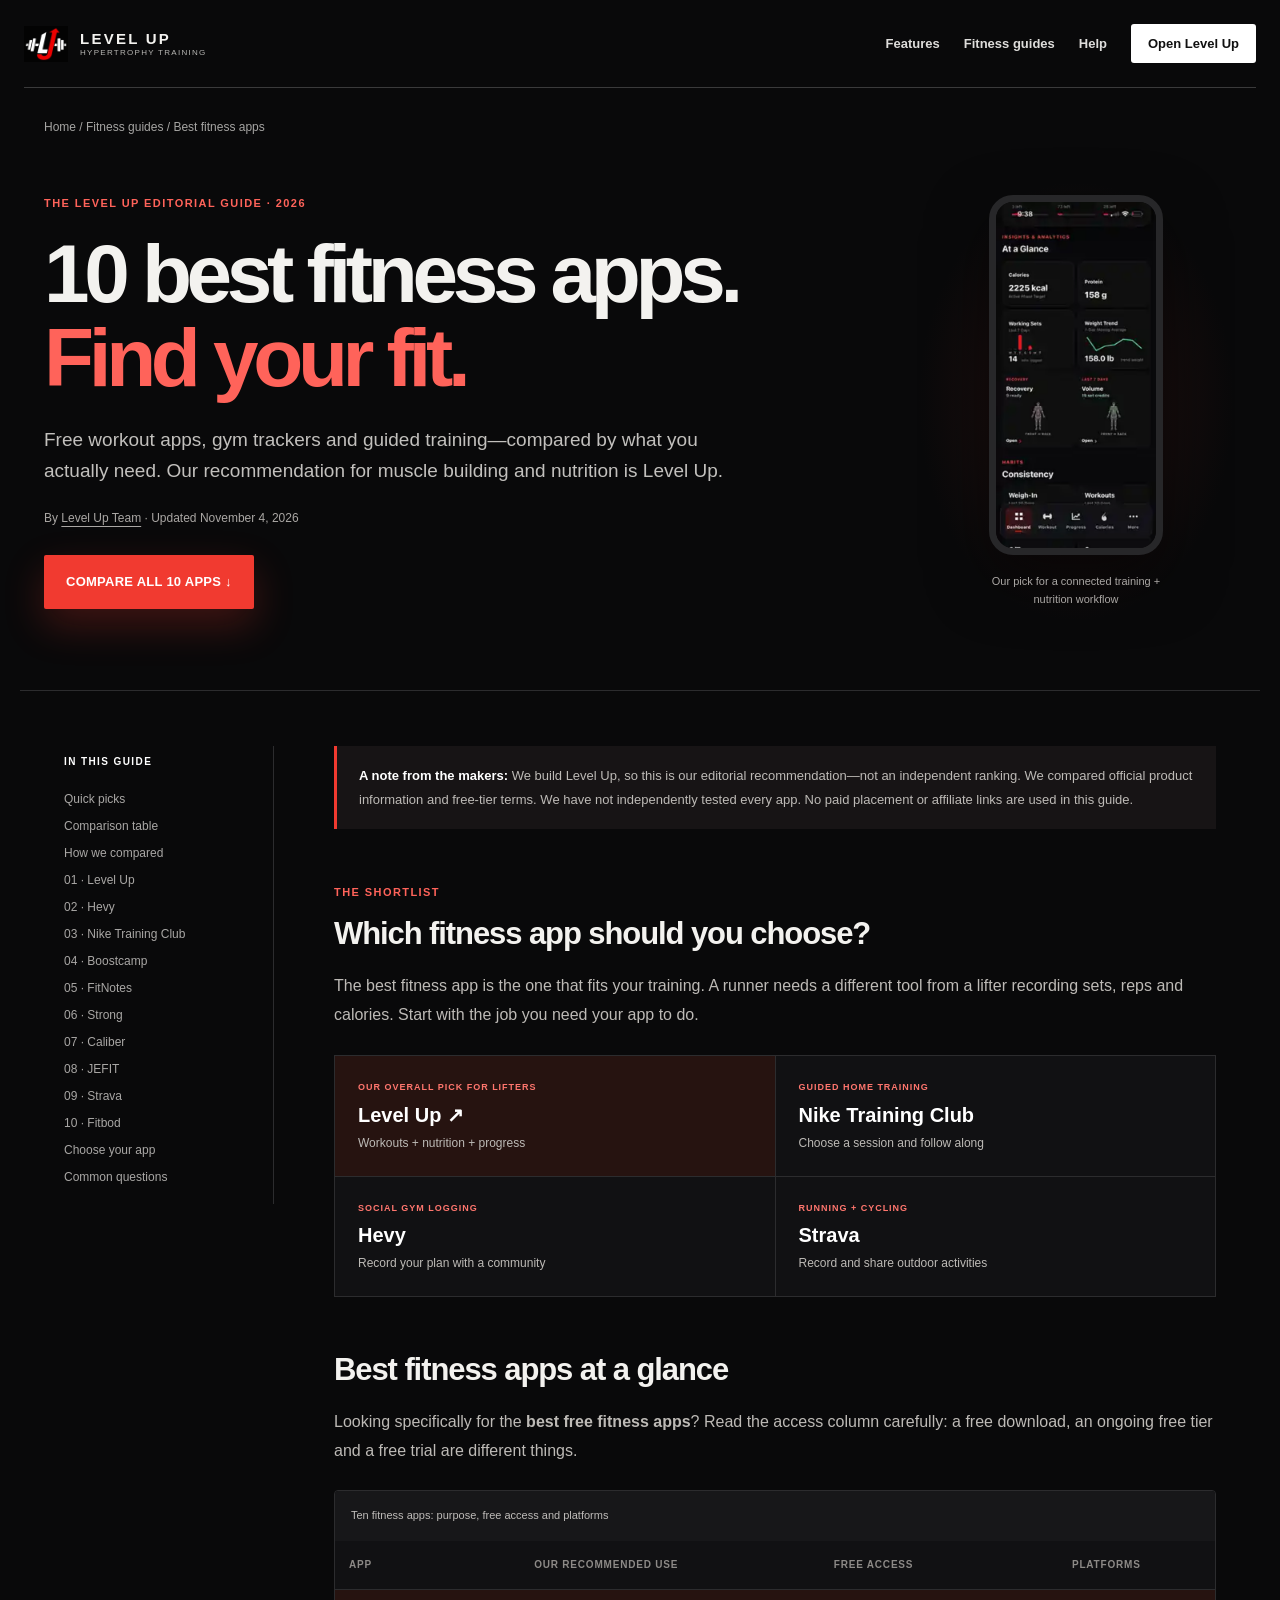
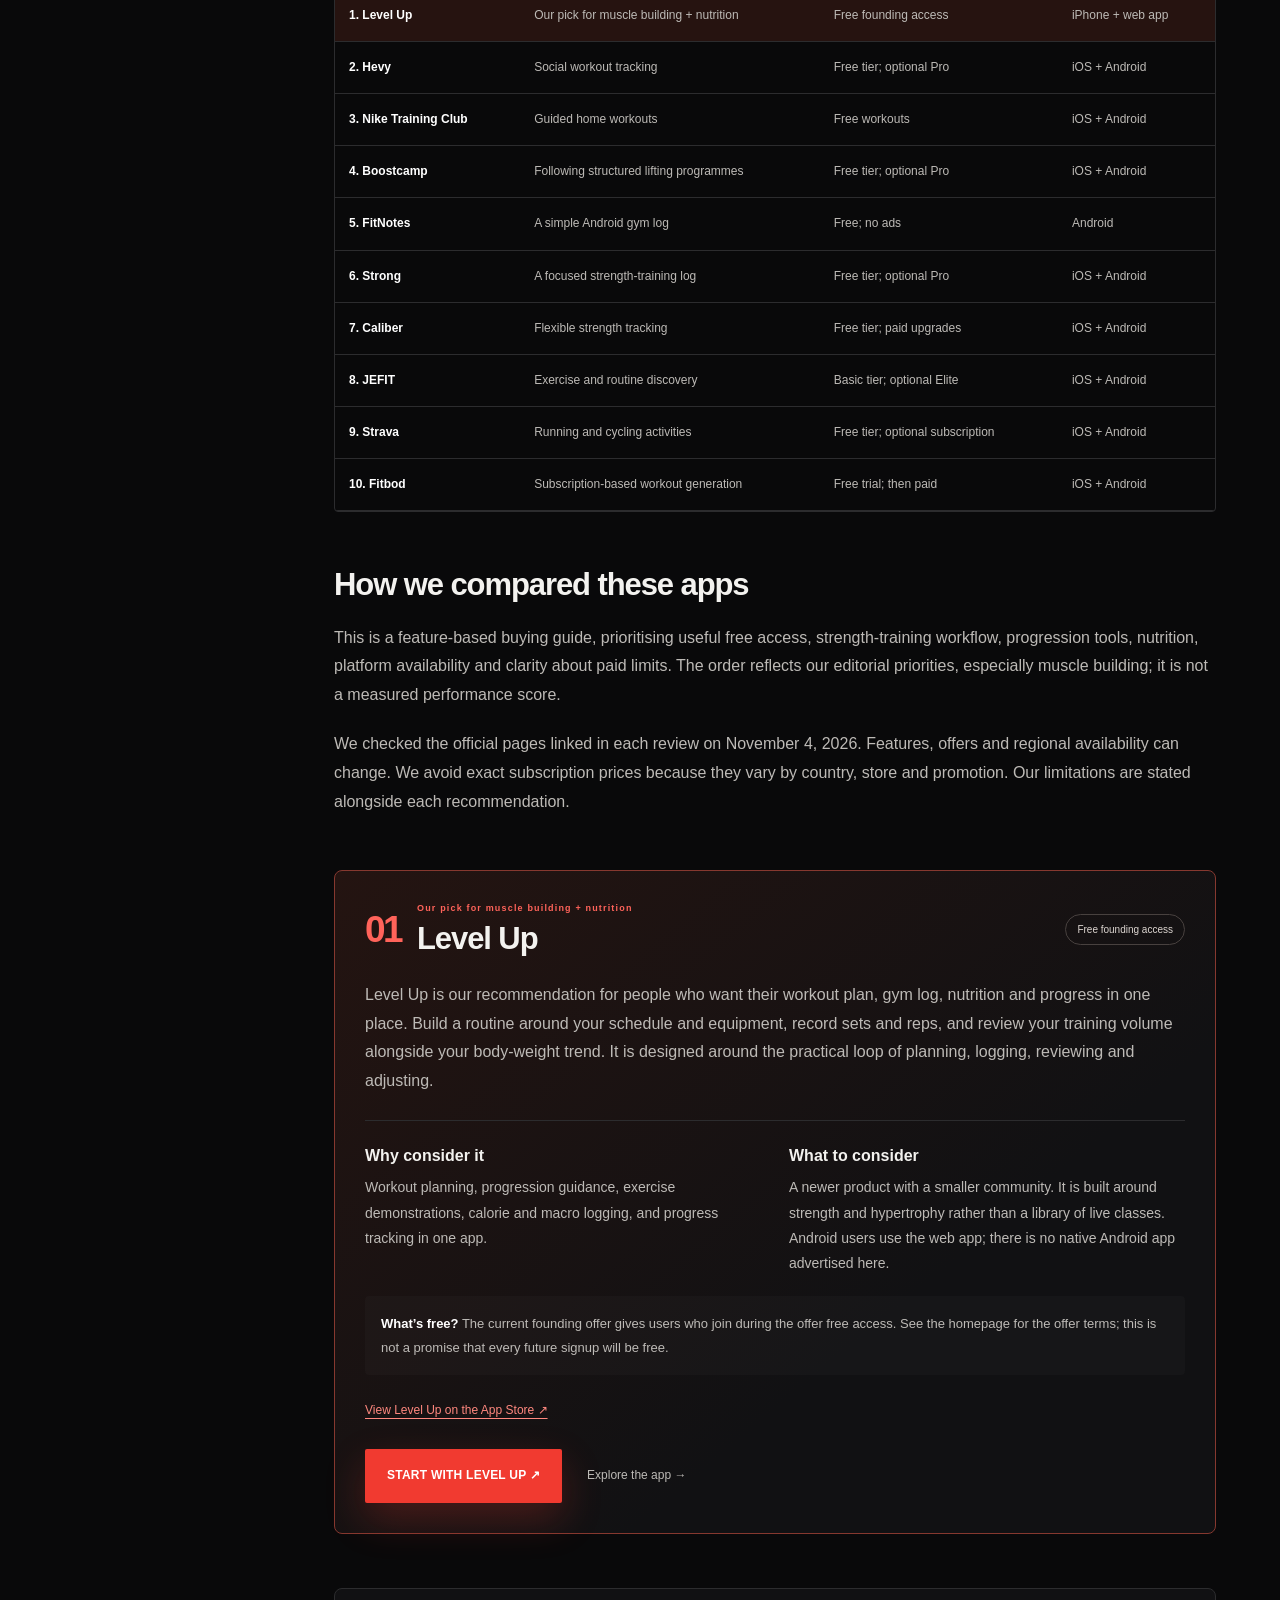
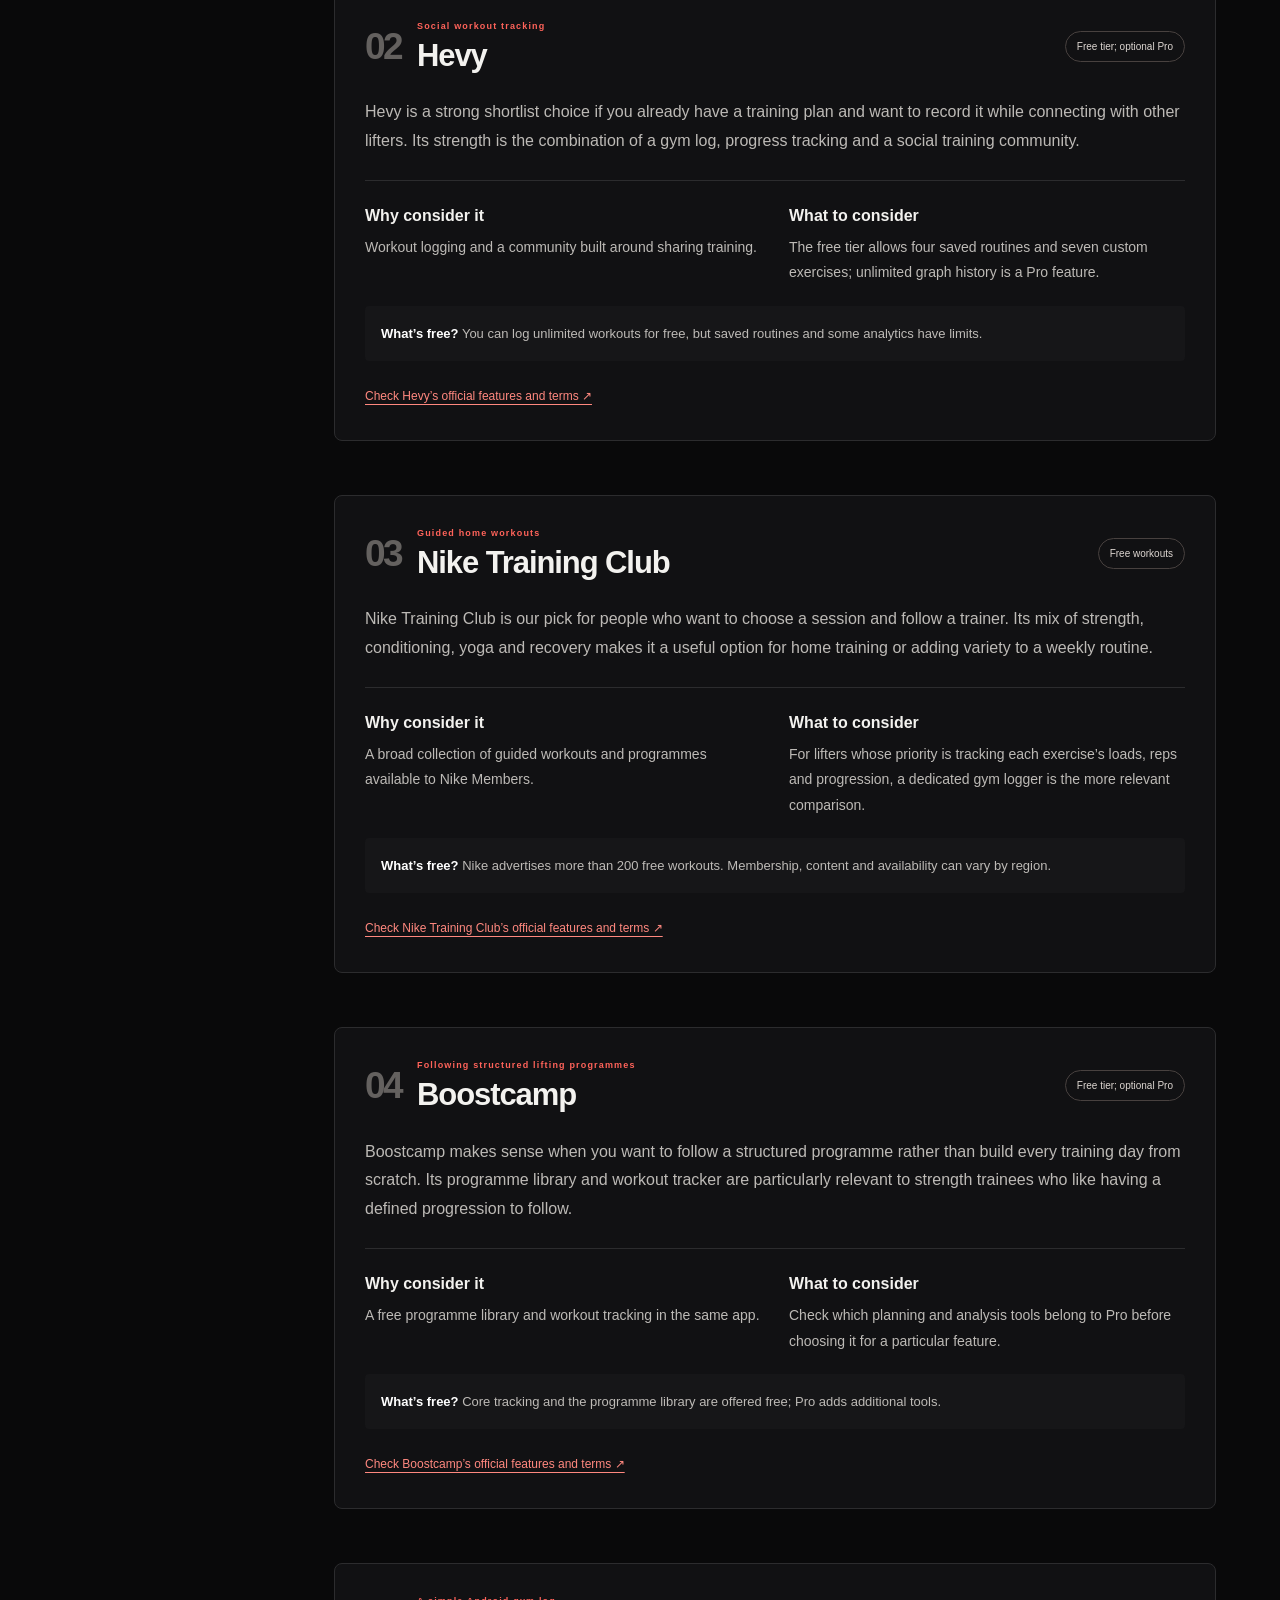
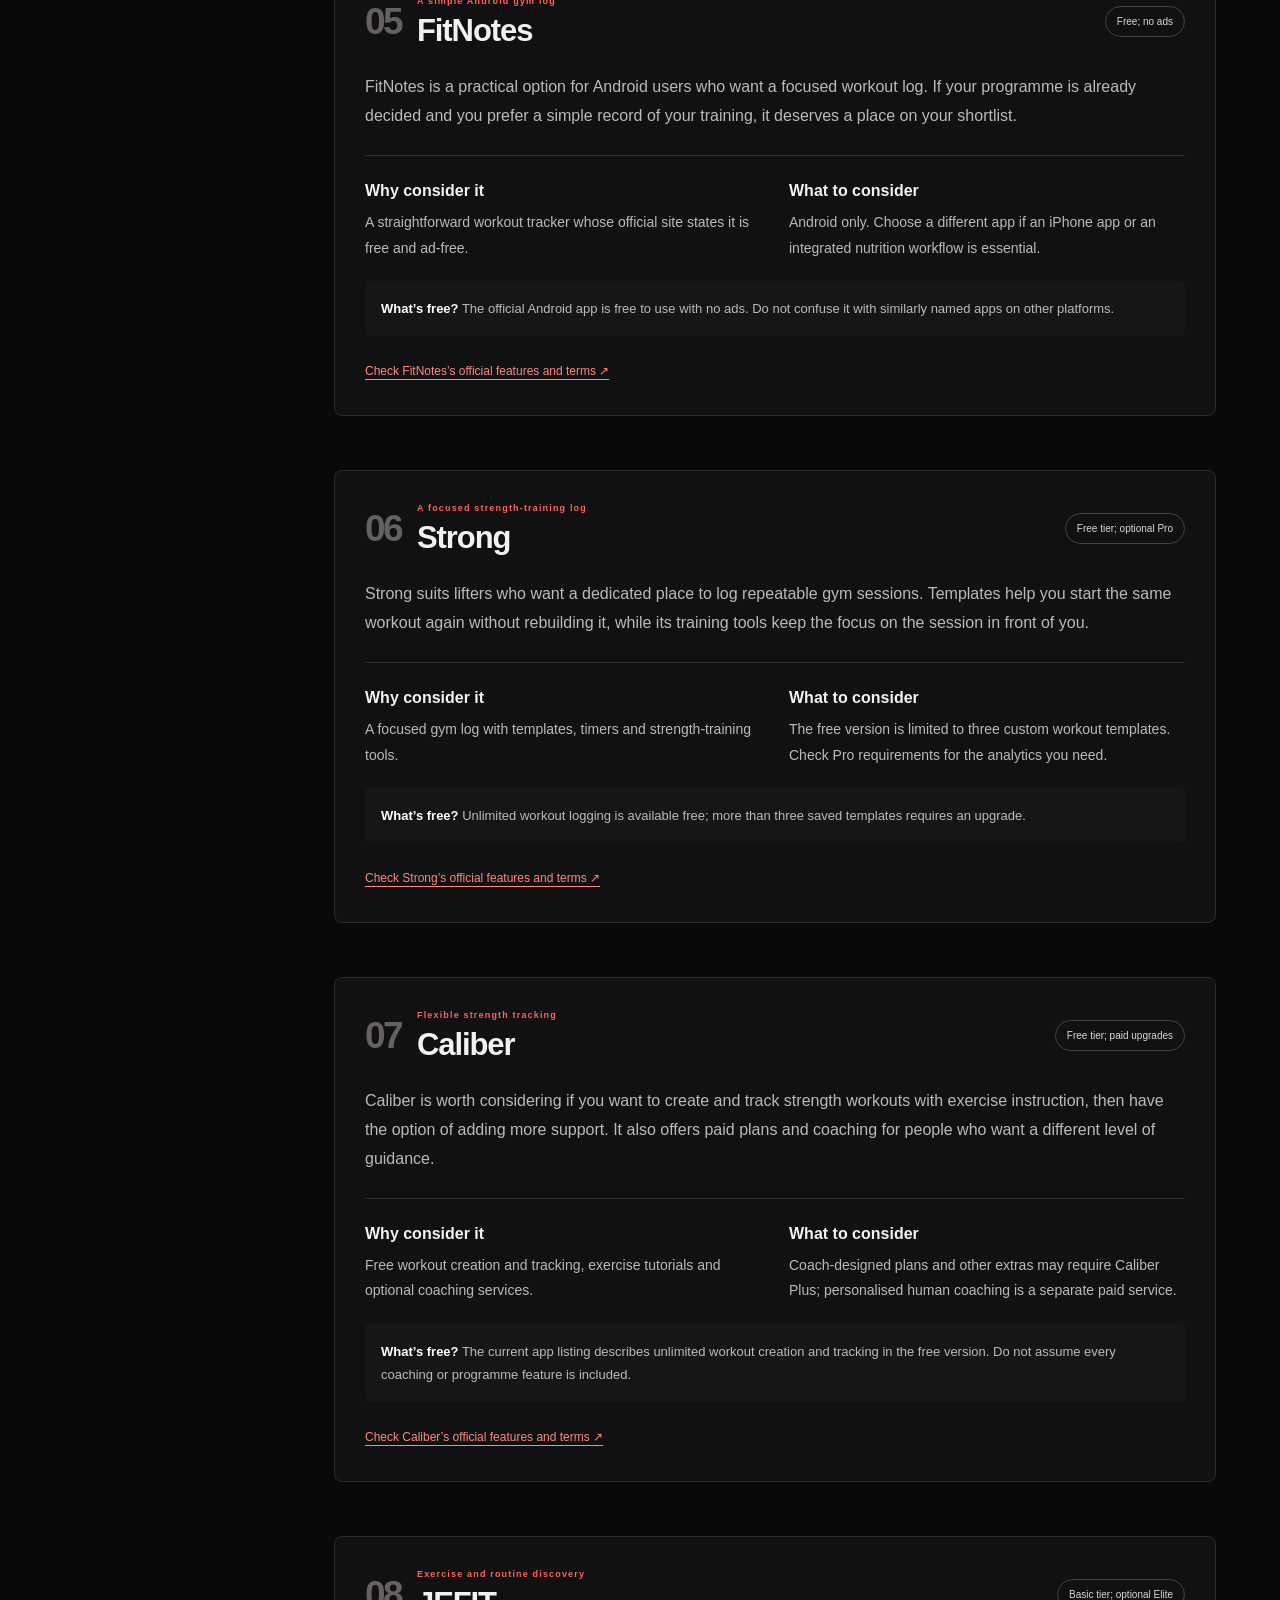
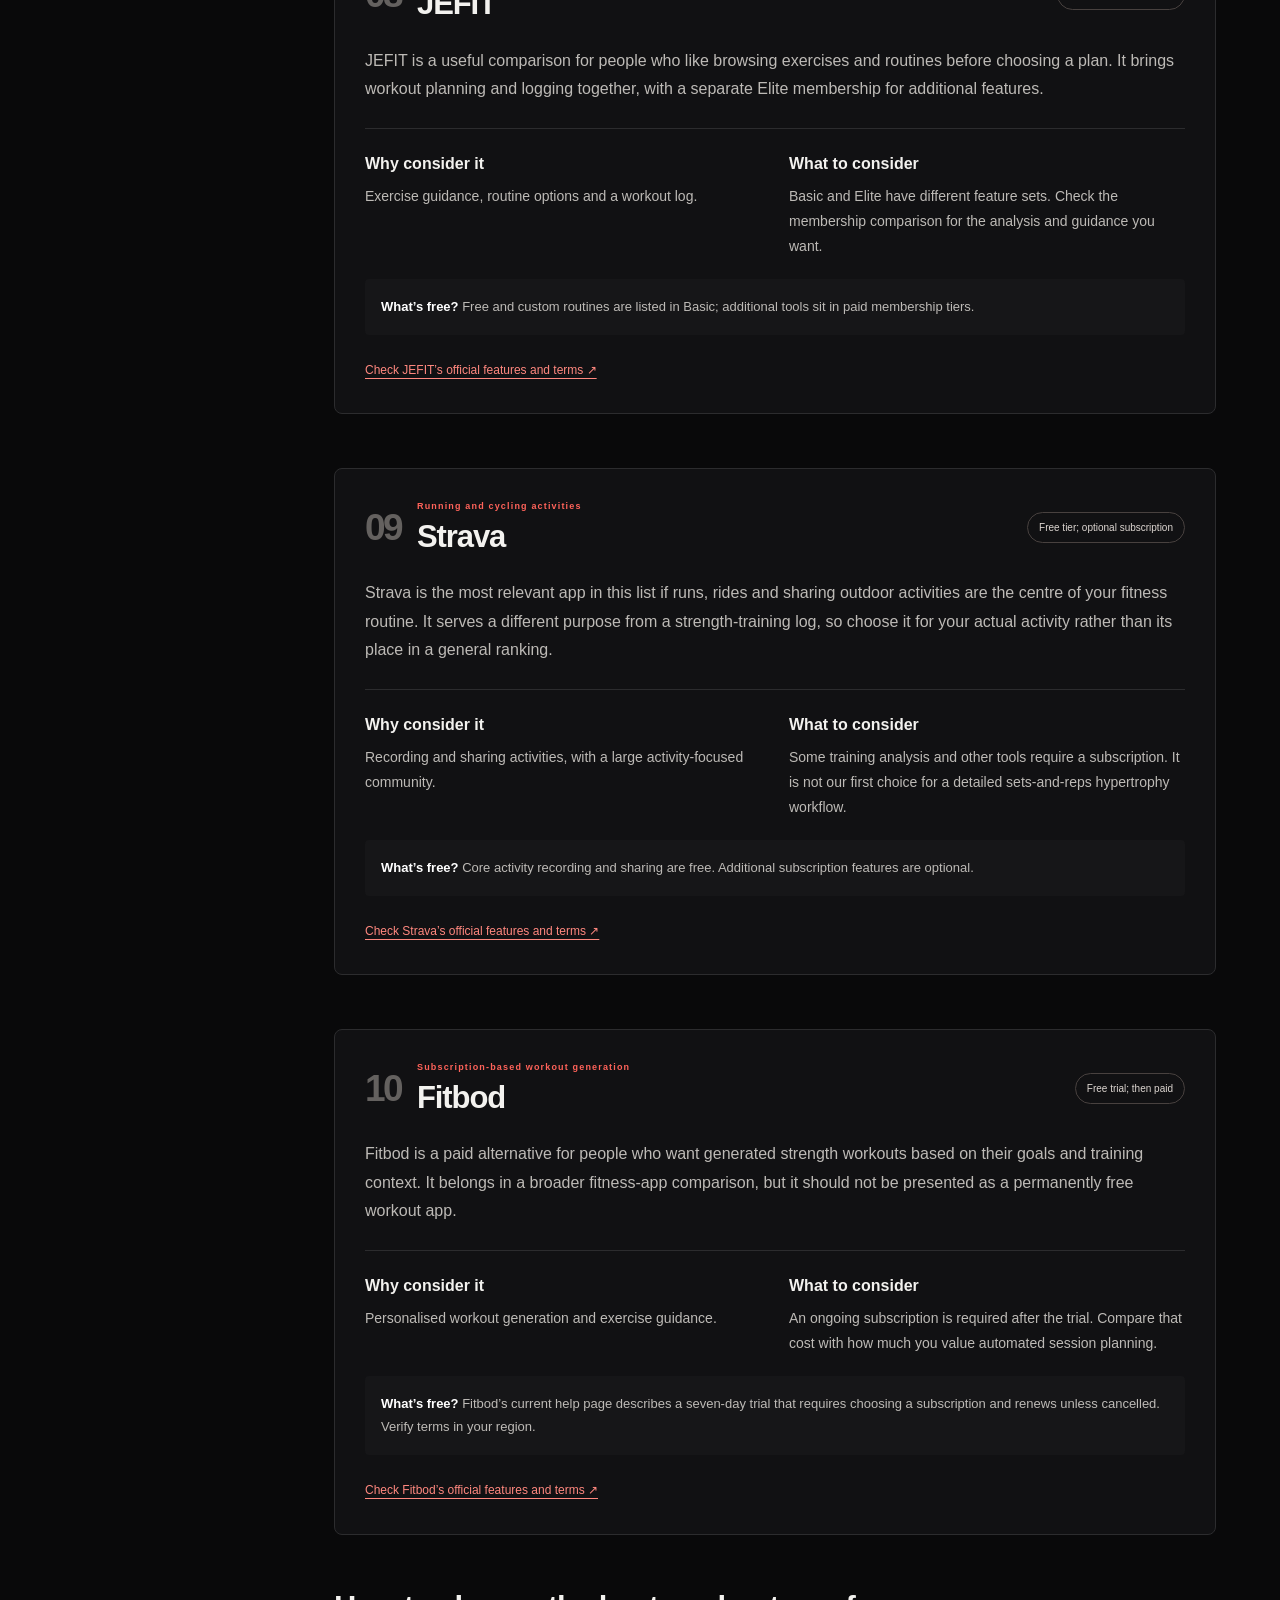
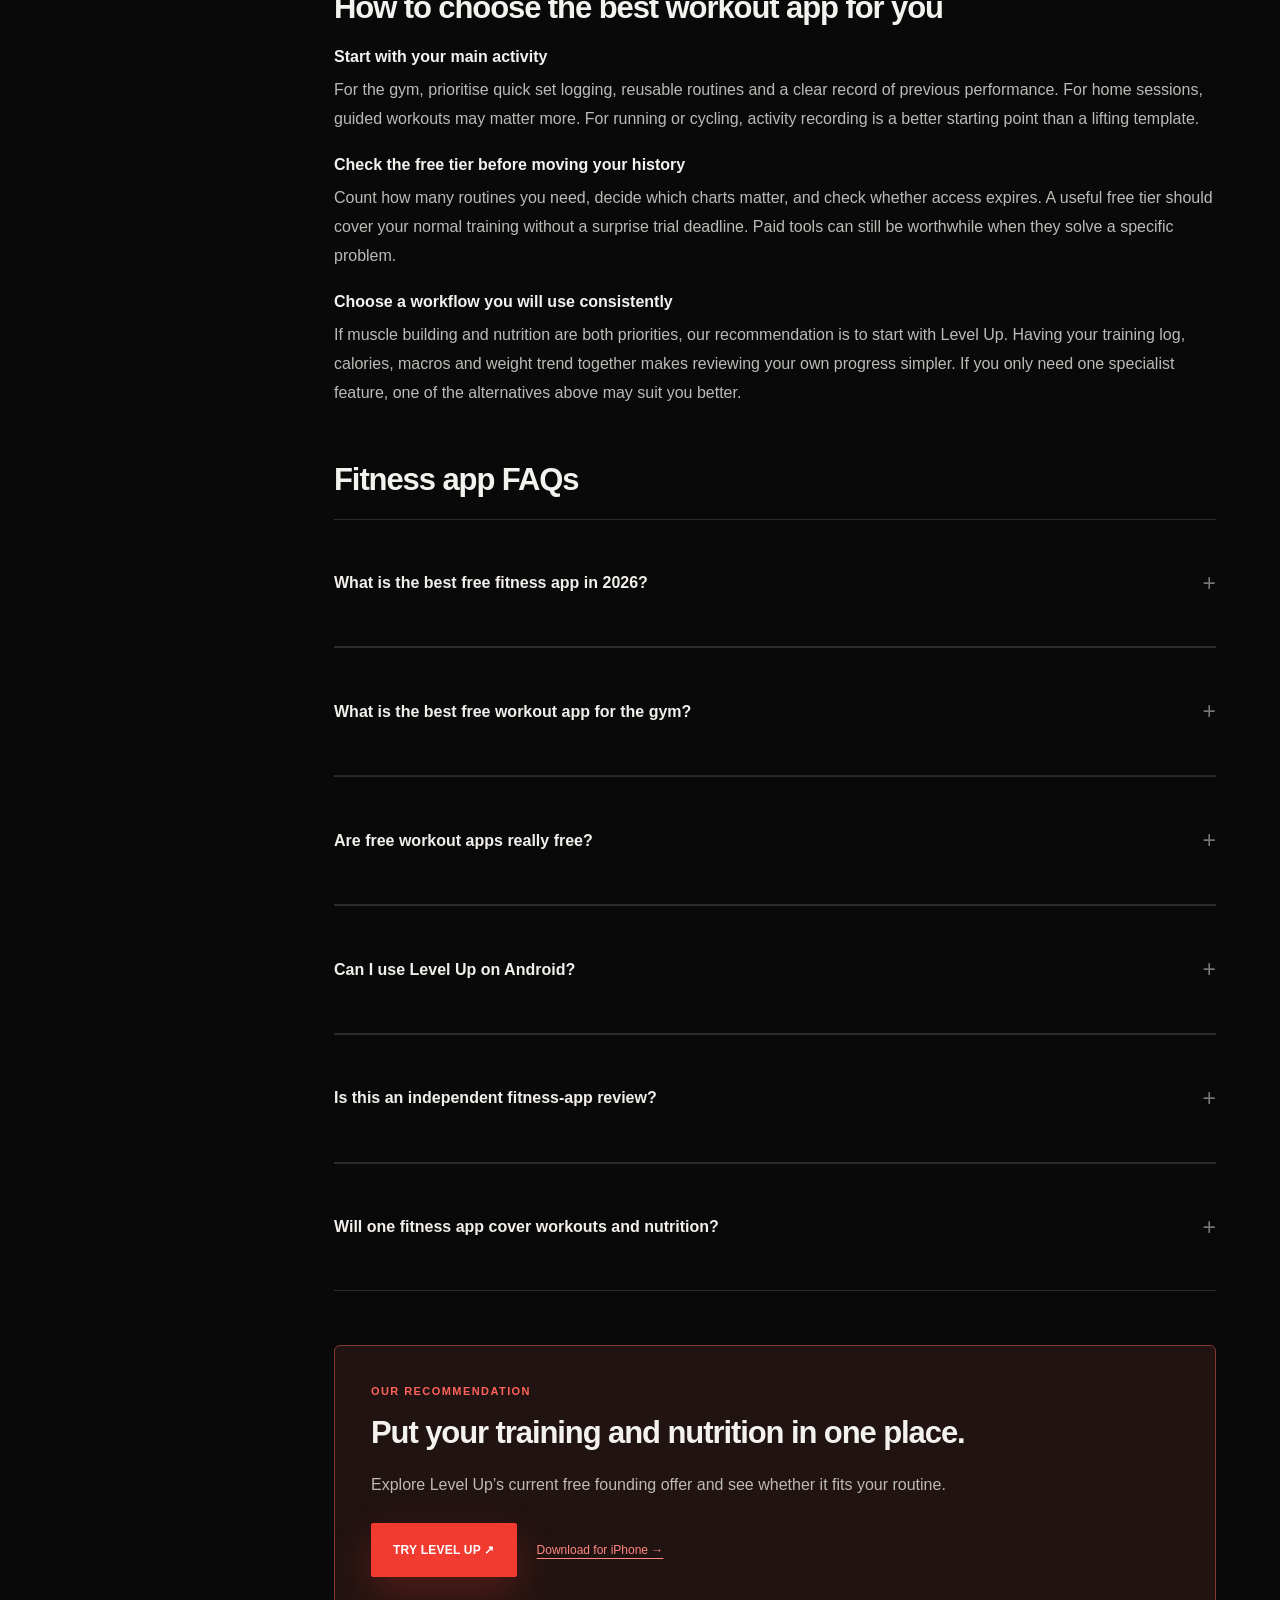
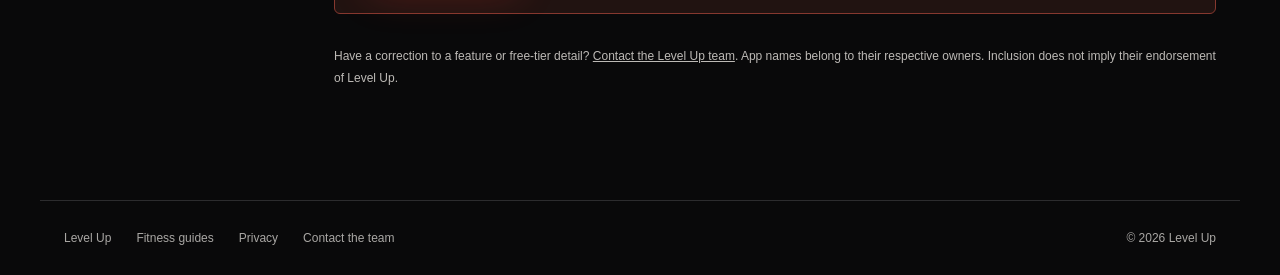
==== blog/best-fitness-apps/index.html @ a734b2a0 "Publish SEO fitness app comparison guide with transparent Level Up recommendation" ====
<!doctype html><html lang="en"><head><meta charset="utf-8"><meta name="viewport" content="width=device-width,initial-scale=1"><title>10 Best Fitness Apps in 2026: Free Workout Apps Compared</title><meta name="description" content="Compare 10 fitness apps, free workout features and paid limits. See why Level Up is our pick for muscle building, workout tracking and nutrition."><meta name="robots" content="index,follow,max-image-preview:large"><link rel="canonical" href="https://leveluphypertrophy.com/blog/best-fitness-apps/"><meta property="og:type" content="article"><meta property="og:title" content="10 Best Fitness Apps in 2026: Free Workout Apps Compared"><meta property="og:description" content="Free tiers, honest trade-offs and our recommendation for training and nutrition: Level Up."><meta property="og:url" content="https://leveluphypertrophy.com/blog/best-fitness-apps/"><meta property="og:image" content="https://leveluphypertrophy.com/assets/app-showcase/dashboard.png"><meta property="article:published_time" content="2026-11-04"><meta property="article:modified_time" content="2026-11-04"><meta name="twitter:card" content="summary_large_image"><meta name="theme-color" content="#070707"><link rel="stylesheet" href="/styles.css"><link rel="stylesheet" href="/blog/guide.css"><script type="application/ld+json">{"@context": "https://schema.org", "@graph": [{"@type": "Organization", "@id": "https://leveluphypertrophy.com/#organization", "name": "Level Up", "url": "https://leveluphypertrophy.com/"}, {"@type": "Article", "@id": "https://leveluphypertrophy.com/blog/best-fitness-apps/#article", "headline": "10 Best Fitness Apps in 2026: Free Workout Apps Compared", "description": "A transparent, feature-based comparison of ten fitness apps, their free tiers and trade-offs. Level Up is our pick for muscle building and nutrition.", "datePublished": "2026-11-04", "dateModified": "2026-11-04", "author": {"@type": "Organization", "name": "Level Up Team", "url": "https://leveluphypertrophy.com/"}, "publisher": {"@id": "https://leveluphypertrophy.com/#organization"}, "mainEntityOfPage": "https://leveluphypertrophy.com/blog/best-fitness-apps/"}, {"@type": "ItemList", "name": "Level Up\u2019s top 10 fitness apps for 2026", "itemListElement": [{"@type": "ListItem", "position": 1, "name": "Level Up", "url": "https://leveluphypertrophy.com/blog/best-fitness-apps/#level-up"}, {"@type": "ListItem", "position": 2, "name": "Hevy", "url": "https://leveluphypertrophy.com/blog/best-fitness-apps/#hevy"}, {"@type": "ListItem", "position": 3, "name": "Nike Training Club", "url": "https://leveluphypertrophy.com/blog/best-fitness-apps/#nike-training-club"}, {"@type": "ListItem", "position": 4, "name": "Boostcamp", "url": "https://leveluphypertrophy.com/blog/best-fitness-apps/#boostcamp"}, {"@type": "ListItem", "position": 5, "name": "FitNotes", "url": "https://leveluphypertrophy.com/blog/best-fitness-apps/#fitnotes"}, {"@type": "ListItem", "position": 6, "name": "Strong", "url": "https://leveluphypertrophy.com/blog/best-fitness-apps/#strong"}, {"@type": "ListItem", "position": 7, "name": "Caliber", "url": "https://leveluphypertrophy.com/blog/best-fitness-apps/#caliber"}, {"@type": "ListItem", "position": 8, "name": "JEFIT", "url": "https://leveluphypertrophy.com/blog/best-fitness-apps/#jefit"}, {"@type": "ListItem", "position": 9, "name": "Strava", "url": "https://leveluphypertrophy.com/blog/best-fitness-apps/#strava"}, {"@type": "ListItem", "position": 10, "name": "Fitbod", "url": "https://leveluphypertrophy.com/blog/best-fitness-apps/#fitbod"}]}, {"@type": "BreadcrumbList", "itemListElement": [{"@type": "ListItem", "position": 1, "name": "Home", "item": "https://leveluphypertrophy.com/"}, {"@type": "ListItem", "position": 2, "name": "Fitness guides", "item": "https://leveluphypertrophy.com/blog/"}, {"@type": "ListItem", "position": 3, "name": "Best fitness apps", "item": "https://leveluphypertrophy.com/blog/best-fitness-apps/"}]}]}</script></head><body class="guide-page"><a class="skip-link" href="#content">Skip to comparison</a><header class="site-header" data-header><a class="brand" href="/"><img class="brand-logo-image" src="/assets/level-up-site-logo.svg" width="44" height="44" alt="Level Up"><span class="brand-copy"><strong>LEVEL UP</strong><small>HYPERTROPHY TRAINING</small></span></a><button class="menu-button" type="button" data-menu-button aria-expanded="false" aria-controls="site-nav">Menu</button><nav class="site-nav" id="site-nav" data-nav><a href="/#features">Features</a><a href="/blog/">Fitness guides</a><a href="https://app.leveluphypertrophy.com/help/">Help</a><a class="nav-cta" href="https://app.leveluphypertrophy.com/">Open Level Up</a></nav></header><main id="content"><section class="guide-hero"><nav class="breadcrumbs" aria-label="Breadcrumb"><a href="/">Home</a> / <a href="/blog/">Fitness guides</a> / Best fitness apps</nav><div class="hero-grid"><div><span class="eyebrow">THE LEVEL UP EDITORIAL GUIDE · 2026</span><h1>10 best fitness apps.<br><em>Find your fit.</em></h1><p class="deck">Free workout apps, gym trackers and guided training—compared by what you actually need. Our recommendation for muscle building and nutrition is Level Up.</p><p class="byline">By <a href="/#science">Level Up Team</a> · Updated <time datetime="2026-11-04">November 4, 2026</time></p><a class="button button-primary" href="#comparison">Compare all 10 apps ↓</a></div><figure class="hero-product"><img src="/assets/app-showcase/dashboard.png" alt="Level Up app dashboard showing training and progress tools" width="420" height="900" fetchpriority="high"><figcaption>Our pick for a connected training + nutrition workflow</figcaption></figure></div></section><div class="editorial-layout"><aside class="guide-toc"><strong>IN THIS GUIDE</strong><a href="#quick-picks">Quick picks</a><a href="#comparison">Comparison table</a><a href="#method">How we compared</a><a href="#level-up">01 · Level Up</a><a href="#hevy">02 · Hevy</a><a href="#nike-training-club">03 · Nike Training Club</a><a href="#boostcamp">04 · Boostcamp</a><a href="#fitnotes">05 · FitNotes</a><a href="#strong">06 · Strong</a><a href="#caliber">07 · Caliber</a><a href="#jefit">08 · JEFIT</a><a href="#strava">09 · Strava</a><a href="#fitbod">10 · Fitbod</a><a href="#choose">Choose your app</a><a href="#faq">Common questions</a></aside><article class="guide-body"><p class="disclosure"><strong>A note from the makers:</strong> We build Level Up, so this is our editorial recommendation—not an independent ranking. We compared official product information and free-tier terms. We have not independently tested every app. No paid placement or affiliate links are used in this guide.</p><section id="quick-picks"><span class="eyebrow">THE SHORTLIST</span><h2>Which fitness app should you choose?</h2><p>The best fitness app is the one that fits your training. A runner needs a different tool from a lifter recording sets, reps and calories. Start with the job you need your app to do.</p><div class="quick-picks"><a href="#level-up"><small>OUR OVERALL PICK FOR LIFTERS</small><strong>Level Up ↗</strong><span>Workouts + nutrition + progress</span></a><a href="#nike-training-club"><small>GUIDED HOME TRAINING</small><strong>Nike Training Club</strong><span>Choose a session and follow along</span></a><a href="#hevy"><small>SOCIAL GYM LOGGING</small><strong>Hevy</strong><span>Record your plan with a community</span></a><a href="#strava"><small>RUNNING + CYCLING</small><strong>Strava</strong><span>Record and share outdoor activities</span></a></div></section><section id="comparison"><h2>Best fitness apps at a glance</h2><p>Looking specifically for the <strong>best free fitness apps</strong>? Read the access column carefully: a free download, an ongoing free tier and a free trial are different things.</p><div class="comparison-scroll" role="region" aria-label="Fitness app comparison; scroll horizontally on small screens" tabindex="0"><table><caption>Ten fitness apps: purpose, free access and platforms</caption><thead><tr><th scope="col">App</th><th scope="col">Our recommended use</th><th scope="col">Free access</th><th scope="col">Platforms</th></tr></thead><tbody><tr><th scope="row"><a href="#level-up">1. Level Up</a></th><td>Our pick for muscle building + nutrition</td><td>Free founding access</td><td>iPhone + web app</td></tr><tr><th scope="row"><a href="#hevy">2. Hevy</a></th><td>Social workout tracking</td><td>Free tier; optional Pro</td><td>iOS + Android</td></tr><tr><th scope="row"><a href="#nike-training-club">3. Nike Training Club</a></th><td>Guided home workouts</td><td>Free workouts</td><td>iOS + Android</td></tr><tr><th scope="row"><a href="#boostcamp">4. Boostcamp</a></th><td>Following structured lifting programmes</td><td>Free tier; optional Pro</td><td>iOS + Android</td></tr><tr><th scope="row"><a href="#fitnotes">5. FitNotes</a></th><td>A simple Android gym log</td><td>Free; no ads</td><td>Android</td></tr><tr><th scope="row"><a href="#strong">6. Strong</a></th><td>A focused strength-training log</td><td>Free tier; optional Pro</td><td>iOS + Android</td></tr><tr><th scope="row"><a href="#caliber">7. Caliber</a></th><td>Flexible strength tracking</td><td>Free tier; paid upgrades</td><td>iOS + Android</td></tr><tr><th scope="row"><a href="#jefit">8. JEFIT</a></th><td>Exercise and routine discovery</td><td>Basic tier; optional Elite</td><td>iOS + Android</td></tr><tr><th scope="row"><a href="#strava">9. Strava</a></th><td>Running and cycling activities</td><td>Free tier; optional subscription</td><td>iOS + Android</td></tr><tr><th scope="row"><a href="#fitbod">10. Fitbod</a></th><td>Subscription-based workout generation</td><td>Free trial; then paid</td><td>iOS + Android</td></tr></tbody></table></div></section><section id="method"><h2>How we compared these apps</h2><p>This is a feature-based buying guide, prioritising useful free access, strength-training workflow, progression tools, nutrition, platform availability and clarity about paid limits. The order reflects our editorial priorities, especially muscle building; it is not a measured performance score.</p><p>We checked the official pages linked in each review on November 4, 2026. Features, offers and regional availability can change. We avoid exact subscription prices because they vary by country, store and promotion. Our limitations are stated alongside each recommendation.</p></section><section class="review-card recommended" id="level-up"><div class="review-heading"><span class="rank">01</span><div><span class="eyebrow">Our pick for muscle building + nutrition</span><h2>Level Up</h2></div><span class="tier">Free founding access</span></div><p>Level Up is our recommendation for people who want their workout plan, gym log, nutrition and progress in one place. Build a routine around your schedule and equipment, record sets and reps, and review your training volume alongside your body-weight trend. It is designed around the practical loop of planning, logging, reviewing and adjusting.</p><div class="tradeoffs"><div><h3>Why consider it</h3><p>Workout planning, progression guidance, exercise demonstrations, calorie and macro logging, and progress tracking in one app.</p></div><div><h3>What to consider</h3><p>A newer product with a smaller community. It is built around strength and hypertrophy rather than a library of live classes. Android users use the web app; there is no native Android app advertised here.</p></div></div><p class="free-note"><strong>What’s free?</strong> The current founding offer gives users who join during the offer free access. See the homepage for the offer terms; this is not a promise that every future signup will be free.</p><a class="source-link" href="https://apps.apple.com/ca/app/level-up-workout-nutrition/id6810024008" rel="noopener">View Level Up on the App Store ↗</a><div class="review-actions"><a class="button button-primary" href="https://app.leveluphypertrophy.com/">Start with Level Up ↗</a><a href="/#app-showcase">Explore the app →</a></div></section><section class="review-card " id="hevy"><div class="review-heading"><span class="rank">02</span><div><span class="eyebrow">Social workout tracking</span><h2>Hevy</h2></div><span class="tier">Free tier; optional Pro</span></div><p>Hevy is a strong shortlist choice if you already have a training plan and want to record it while connecting with other lifters. Its strength is the combination of a gym log, progress tracking and a social training community.</p><div class="tradeoffs"><div><h3>Why consider it</h3><p>Workout logging and a community built around sharing training.</p></div><div><h3>What to consider</h3><p>The free tier allows four saved routines and seven custom exercises; unlimited graph history is a Pro feature.</p></div></div><p class="free-note"><strong>What’s free?</strong> You can log unlimited workouts for free, but saved routines and some analytics have limits.</p><a class="source-link" href="https://hevy.com/pricing" rel="noopener">Check Hevy’s official features and terms ↗</a></section><section class="review-card " id="nike-training-club"><div class="review-heading"><span class="rank">03</span><div><span class="eyebrow">Guided home workouts</span><h2>Nike Training Club</h2></div><span class="tier">Free workouts</span></div><p>Nike Training Club is our pick for people who want to choose a session and follow a trainer. Its mix of strength, conditioning, yoga and recovery makes it a useful option for home training or adding variety to a weekly routine.</p><div class="tradeoffs"><div><h3>Why consider it</h3><p>A broad collection of guided workouts and programmes available to Nike Members.</p></div><div><h3>What to consider</h3><p>For lifters whose priority is tracking each exercise’s loads, reps and progression, a dedicated gym logger is the more relevant comparison.</p></div></div><p class="free-note"><strong>What’s free?</strong> Nike advertises more than 200 free workouts. Membership, content and availability can vary by region.</p><a class="source-link" href="https://www.nike.com/ca/ntc-app" rel="noopener">Check Nike Training Club’s official features and terms ↗</a></section><section class="review-card " id="boostcamp"><div class="review-heading"><span class="rank">04</span><div><span class="eyebrow">Following structured lifting programmes</span><h2>Boostcamp</h2></div><span class="tier">Free tier; optional Pro</span></div><p>Boostcamp makes sense when you want to follow a structured programme rather than build every training day from scratch. Its programme library and workout tracker are particularly relevant to strength trainees who like having a defined progression to follow.</p><div class="tradeoffs"><div><h3>Why consider it</h3><p>A free programme library and workout tracking in the same app.</p></div><div><h3>What to consider</h3><p>Check which planning and analysis tools belong to Pro before choosing it for a particular feature.</p></div></div><p class="free-note"><strong>What’s free?</strong> Core tracking and the programme library are offered free; Pro adds additional tools.</p><a class="source-link" href="https://www.boostcamp.app/is-boostcamp-free" rel="noopener">Check Boostcamp’s official features and terms ↗</a></section><section class="review-card " id="fitnotes"><div class="review-heading"><span class="rank">05</span><div><span class="eyebrow">A simple Android gym log</span><h2>FitNotes</h2></div><span class="tier">Free; no ads</span></div><p>FitNotes is a practical option for Android users who want a focused workout log. If your programme is already decided and you prefer a simple record of your training, it deserves a place on your shortlist.</p><div class="tradeoffs"><div><h3>Why consider it</h3><p>A straightforward workout tracker whose official site states it is free and ad-free.</p></div><div><h3>What to consider</h3><p>Android only. Choose a different app if an iPhone app or an integrated nutrition workflow is essential.</p></div></div><p class="free-note"><strong>What’s free?</strong> The official Android app is free to use with no ads. Do not confuse it with similarly named apps on other platforms.</p><a class="source-link" href="https://www.fitnotesapp.com/" rel="noopener">Check FitNotes’s official features and terms ↗</a></section><section class="review-card " id="strong"><div class="review-heading"><span class="rank">06</span><div><span class="eyebrow">A focused strength-training log</span><h2>Strong</h2></div><span class="tier">Free tier; optional Pro</span></div><p>Strong suits lifters who want a dedicated place to log repeatable gym sessions. Templates help you start the same workout again without rebuilding it, while its training tools keep the focus on the session in front of you.</p><div class="tradeoffs"><div><h3>Why consider it</h3><p>A focused gym log with templates, timers and strength-training tools.</p></div><div><h3>What to consider</h3><p>The free version is limited to three custom workout templates. Check Pro requirements for the analytics you need.</p></div></div><p class="free-note"><strong>What’s free?</strong> Unlimited workout logging is available free; more than three saved templates requires an upgrade.</p><a class="source-link" href="https://www.strong.app/" rel="noopener">Check Strong’s official features and terms ↗</a></section><section class="review-card " id="caliber"><div class="review-heading"><span class="rank">07</span><div><span class="eyebrow">Flexible strength tracking</span><h2>Caliber</h2></div><span class="tier">Free tier; paid upgrades</span></div><p>Caliber is worth considering if you want to create and track strength workouts with exercise instruction, then have the option of adding more support. It also offers paid plans and coaching for people who want a different level of guidance.</p><div class="tradeoffs"><div><h3>Why consider it</h3><p>Free workout creation and tracking, exercise tutorials and optional coaching services.</p></div><div><h3>What to consider</h3><p>Coach-designed plans and other extras may require Caliber Plus; personalised human coaching is a separate paid service.</p></div></div><p class="free-note"><strong>What’s free?</strong> The current app listing describes unlimited workout creation and tracking in the free version. Do not assume every coaching or programme feature is included.</p><a class="source-link" href="https://caliberstrong.com/workout-app/" rel="noopener">Check Caliber’s official features and terms ↗</a></section><section class="review-card " id="jefit"><div class="review-heading"><span class="rank">08</span><div><span class="eyebrow">Exercise and routine discovery</span><h2>JEFIT</h2></div><span class="tier">Basic tier; optional Elite</span></div><p>JEFIT is a useful comparison for people who like browsing exercises and routines before choosing a plan. It brings workout planning and logging together, with a separate Elite membership for additional features.</p><div class="tradeoffs"><div><h3>Why consider it</h3><p>Exercise guidance, routine options and a workout log.</p></div><div><h3>What to consider</h3><p>Basic and Elite have different feature sets. Check the membership comparison for the analysis and guidance you want.</p></div></div><p class="free-note"><strong>What’s free?</strong> Free and custom routines are listed in Basic; additional tools sit in paid membership tiers.</p><a class="source-link" href="https://www.jefit.com/elite" rel="noopener">Check JEFIT’s official features and terms ↗</a></section><section class="review-card " id="strava"><div class="review-heading"><span class="rank">09</span><div><span class="eyebrow">Running and cycling activities</span><h2>Strava</h2></div><span class="tier">Free tier; optional subscription</span></div><p>Strava is the most relevant app in this list if runs, rides and sharing outdoor activities are the centre of your fitness routine. It serves a different purpose from a strength-training log, so choose it for your actual activity rather than its place in a general ranking.</p><div class="tradeoffs"><div><h3>Why consider it</h3><p>Recording and sharing activities, with a large activity-focused community.</p></div><div><h3>What to consider</h3><p>Some training analysis and other tools require a subscription. It is not our first choice for a detailed sets-and-reps hypertrophy workflow.</p></div></div><p class="free-note"><strong>What’s free?</strong> Core activity recording and sharing are free. Additional subscription features are optional.</p><a class="source-link" href="https://support.strava.com/en-us/articles/15402187-is-strava-free" rel="noopener">Check Strava’s official features and terms ↗</a></section><section class="review-card " id="fitbod"><div class="review-heading"><span class="rank">10</span><div><span class="eyebrow">Subscription-based workout generation</span><h2>Fitbod</h2></div><span class="tier">Free trial; then paid</span></div><p>Fitbod is a paid alternative for people who want generated strength workouts based on their goals and training context. It belongs in a broader fitness-app comparison, but it should not be presented as a permanently free workout app.</p><div class="tradeoffs"><div><h3>Why consider it</h3><p>Personalised workout generation and exercise guidance.</p></div><div><h3>What to consider</h3><p>An ongoing subscription is required after the trial. Compare that cost with how much you value automated session planning.</p></div></div><p class="free-note"><strong>What’s free?</strong> Fitbod’s current help page describes a seven-day trial that requires choosing a subscription and renews unless cancelled. Verify terms in your region.</p><a class="source-link" href="https://help.fitbod.me/hc/en-us/articles/30542136101527-How-the-Trial-Works" rel="noopener">Check Fitbod’s official features and terms ↗</a></section><section id="choose"><h2>How to choose the best workout app for you</h2><h3>Start with your main activity</h3><p>For the gym, prioritise quick set logging, reusable routines and a clear record of previous performance. For home sessions, guided workouts may matter more. For running or cycling, activity recording is a better starting point than a lifting template.</p><h3>Check the free tier before moving your history</h3><p>Count how many routines you need, decide which charts matter, and check whether access expires. A useful free tier should cover your normal training without a surprise trial deadline. Paid tools can still be worthwhile when they solve a specific problem.</p><h3>Choose a workflow you will use consistently</h3><p>If muscle building and nutrition are both priorities, our recommendation is to start with Level Up. Having your training log, calories, macros and weight trend together makes reviewing your own progress simpler. If you only need one specialist feature, one of the alternatives above may suit you better.</p></section><section id="faq"><h2>Fitness app FAQs</h2><details><summary>What is the best free fitness app in 2026?</summary><p>Our pick for combining muscle-building workouts, nutrition and progress is Level Up under its current founding-access offer. For guided home sessions, consider Nike Training Club; for an Android gym log, consider FitNotes. The best choice depends on how you train.</p></details><details><summary>What is the best free workout app for the gym?</summary><p>For a complete training and nutrition workflow, we recommend Level Up. Hevy and Strong are alternatives for logging a plan you already follow, while Boostcamp is worth considering for structured lifting programmes. Check the free limits before moving your routines.</p></details><details><summary>Are free workout apps really free?</summary><p>Some have an ongoing free tier, some sell optional upgrades, and others only offer a temporary trial. Hevy and Strong limit saved routines in their free versions. Fitbod is a trial followed by a subscription. Level Up currently offers free founding access; see its offer terms.</p></details><details><summary>Can I use Level Up on Android?</summary><p>Yes, through the Level Up web app in your browser. Level Up also has an iPhone app. A native Android app is not being claimed in this comparison.</p></details><details><summary>Is this an independent fitness-app review?</summary><p>No. This guide is published by the team that makes Level Up, and Level Up is our recommendation. Competitor details are based on official product pages and support documentation, not a claim that we independently tested every app.</p></details><details><summary>Will one fitness app cover workouts and nutrition?</summary><p>Some apps focus on exercise logging or guided sessions. Level Up combines workout planning, workout logging, calories, macros and progress tracking. Compare the features you will actually use rather than installing an app only because it ranks first.</p></details></section><section class="guide-cta"><span class="eyebrow">OUR RECOMMENDATION</span><h2>Put your training and nutrition in one place.</h2><p>Explore Level Up’s current free founding offer and see whether it fits your routine.</p><a class="button button-primary" href="https://app.leveluphypertrophy.com/">Try Level Up ↗</a><a class="source-link" href="https://apps.apple.com/ca/app/level-up-workout-nutrition/id6810024008">Download for iPhone →</a></section><p class="editorial-note">Have a correction to a feature or free-tier detail? <a href="mailto:support@leveluphypertrophy.com">Contact the Level Up team</a>. App names belong to their respective owners. Inclusion does not imply their endorsement of Level Up.</p></article></div></main><footer class="guide-footer"><a href="/">Level Up</a><a href="/blog/">Fitness guides</a><a href="/privacy.html">Privacy</a><a href="mailto:support@leveluphypertrophy.com">Contact the team</a><span>© 2026 Level Up</span></footer><script src="/script.js?v=static-real-app-1" defer></script></body></html>
---- styles.css ----
:root{--bg:#070707;--bg2:#0d0d0e;--panel:#121214;--panel2:#18181b;--ink:#f7f7f5;--muted:#aaa9a7;--soft:#777674;--line:rgba(255,255,255,.13);--red:#f13a30;--red2:#c8201b;--green:#55dc88;--max:1240px;--header:82px}*{box-sizing:border-box}html{scroll-behavior:smooth}body{margin:0;background:var(--bg);color:var(--ink);font-family:Inter,-apple-system,BlinkMacSystemFont,"SF Pro Display","Segoe UI",sans-serif;-webkit-font-smoothing:antialiased}body.menu-open{overflow:hidden}a{color:inherit;text-decoration:none}button{font:inherit}img{max-width:100%;display:block}.site-header{height:var(--header);width:min(var(--max),calc(100% - 48px));position:absolute;top:0;left:50%;transform:translateX(-50%);z-index:30;display:flex;align-items:center;justify-content:space-between;border-bottom:1px solid rgba(255,255,255,.2)}.brand{display:inline-flex;align-items:center;gap:12px;flex:none}.brand-mark{width:38px;height:38px;background:var(--red);border-radius:7px;display:flex;align-items:center;justify-content:center;gap:3px;transform:skew(-6deg);box-shadow:0 10px 30px rgba(241,58,48,.25)}.brand-mark i{display:block;width:8px;height:18px;border-right:4px solid #fff;border-top:4px solid #fff;transform:rotate(-45deg)}.brand-mark i+i{margin-left:-5px}.brand-copy{display:grid;gap:1px}.brand-copy strong{font-size:15px;letter-spacing:.15em}.brand-copy small{font-size:8px;color:#b7b6b3;letter-spacing:.16em}.site-nav{display:flex;align-items:center;gap:28px;font-size:13px;font-weight:650}.site-nav>a:not(.nav-cta){color:#dedddb}.site-nav>a:not(.nav-cta):hover{color:#fff}.nav-cta{background:#fff;color:#111;padding:12px 17px;border-radius:3px;font-weight:850}.menu-button{display:none;border:1px solid rgba(255,255,255,.28);background:rgba(0,0,0,.25);color:#fff;padding:9px 13px;border-radius:3px}.hero{position:relative;min-height:850px;display:grid;align-items:end;overflow:hidden;background:#111}.hero-photo,.hero-shade{position:absolute;inset:0}.hero-photo{background-image:url('https://images.pexels.com/photos/1547248/pexels-photo-1547248.jpeg?auto=compress&cs=tinysrgb&w=2000');background-size:cover;background-position:67% 38%;transform:scale(1.01)}.hero-shade{background:linear-gradient(90deg,rgba(0,0,0,.96) 0%,rgba(0,0,0,.86) 31%,rgba(0,0,0,.4) 58%,rgba(0,0,0,.07) 82%),linear-gradient(0deg,rgba(7,7,7,.85),transparent 37%)}.hero-inner{width:min(var(--max),calc(100% - 48px));margin:0 auto;padding:145px 0 77px;display:grid;grid-template-columns:minmax(0,1fr) 410px;gap:78px;align-items:end;position:relative;z-index:2}.hero-copy{max-width:720px}.kicker,.eyebrow{font-size:11px;font-weight:900;letter-spacing:.19em}.kicker{display:inline-block;background:var(--red);padding:8px 10px;color:#fff}.eyebrow{color:#9a9996;display:flex;align-items:center;gap:10px}.eyebrow:before{content:"";width:24px;height:2px;background:var(--red)}.eyebrow.light{color:#f0efed}.eyebrow.light:before{background:#fff}.hero h1{font-size:clamp(60px,8vw,112px);line-height:.86;letter-spacing:-.066em;text-transform:uppercase;margin:25px 0 30px;max-width:820px}.hero h1 em{font-style:normal;color:var(--red)}.hero-copy>p{font-size:18px;line-height:1.65;color:#d0cfcc;max-width:640px;margin:0}.hero-actions{display:flex;align-items:center;gap:28px;flex-wrap:wrap;margin-top:34px}.button{min-height:54px;padding:0 22px;display:inline-flex;align-items:center;justify-content:center;gap:12px;border-radius:2px;font-size:13px;font-weight:900;letter-spacing:.02em;text-transform:uppercase;transition:.2s ease}.button:hover{transform:translateY(-2px)}.button-primary{background:var(--red);color:#fff;box-shadow:0 16px 40px rgba(241,58,48,.24)}.button-primary:hover{background:#ff5148}.button-outline{border:1px solid rgba(255,255,255,.45);background:transparent;color:#fff}.button-white{background:#fff;color:#111}.text-link,.inline-link{font-size:13px;font-weight:800;border-bottom:1px solid rgba(255,255,255,.5);padding-bottom:5px}.hero-meta{display:grid;grid-template-columns:repeat(3,1fr);gap:0;margin-top:58px;border-top:1px solid rgba(255,255,255,.22);max-width:700px}.hero-meta div{padding:20px 18px 0 0;display:grid;gap:5px}.hero-meta div+div{padding-left:18px;border-left:1px solid rgba(255,255,255,.17)}.hero-meta strong{font-size:11px;text-transform:uppercase;letter-spacing:.04em}.hero-meta span{font-size:10px;color:#9c9b99;line-height:1.4}.hero-phone{align-self:end;filter:drop-shadow(0 32px 60px rgba(0,0,0,.55))}.phone-shell{width:100%;background:#090a0c;border:1px solid rgba(255,255,255,.25);border-radius:34px;padding:12px 14px 17px;transform:rotate(2.5deg);box-shadow:inset 0 0 0 5px #111318}.phone-status{height:28px;padding:0 11px;display:flex;align-items:center;justify-content:space-between;font-size:8px;color:#7f8388}.phone-status b{width:82px;height:20px;background:#020203;border-radius:20px}.phone-title{padding:17px 8px 12px;display:grid}.phone-title span,.phone-exercise-head span,.phone-guidance span,.panel-kicker{font-size:7px;font-weight:900;letter-spacing:.17em;color:#7f8389}.phone-title strong{font-size:24px;margin-top:4px}.phone-title small{font-size:8px;color:#6e7278;margin-top:2px}.phone-exercise{border:1px solid #292d32;border-radius:18px;background:linear-gradient(145deg,#15171a,#0e1012);padding:15px}.phone-exercise-head{display:flex;align-items:start;justify-content:space-between}.phone-exercise-head h3{margin:4px 0 12px;font-size:20px}.phone-exercise-head b{font-size:7px;color:#9b9fa5;border:1px solid #333840;border-radius:20px;padding:6px 8px}.phone-set-head,.phone-set{display:grid;grid-template-columns:42px 1fr 1fr;gap:8px;padding:9px 7px;border-bottom:1px solid #25292e;align-items:center}.phone-set-head{font-size:7px;color:#696e75}.phone-set{font-size:9px}.phone-set b{color:#757a81}.phone-set strong{color:#fff}.phone-guidance{margin-top:14px;border-left:2px solid var(--green);padding:10px 11px;background:rgba(85,220,136,.06);display:grid;gap:3px}.phone-guidance strong{font-size:10px}.phone-guidance small{font-size:7px;color:#858a90;line-height:1.45}.phone-nav{display:flex;justify-content:space-around;color:#5e6268;font-size:7px;padding:17px 5px 0}.phone-nav .active{color:#fff}.proof-bar{min-height:94px;border-bottom:1px solid var(--line);background:#0a0a0b;display:grid;grid-template-columns:repeat(4,1fr);padding:0 max(24px,calc((100vw - var(--max))/2));}.proof-bar div{padding:25px 28px;border-right:1px solid var(--line);display:grid;gap:5px}.proof-bar div:first-child{border-left:1px solid var(--line)}.proof-bar strong{font-size:10px;letter-spacing:.16em;color:#fff}.proof-bar span{font-size:10px;color:#777673;line-height:1.4}.section{width:min(var(--max),calc(100% - 48px));margin:0 auto}.intro-section{padding:120px 0 78px;display:grid;grid-template-columns:1.1fr .65fr;gap:100px;align-items:end}.section-copy h2,.product-heading h2,.analytics-copy h2,.weight-card h2,.process-heading h2,.faq-heading h2,.athlete-break-copy h2,.beta-panel h2,.final-cta h2{font-size:clamp(42px,5.4vw,72px);letter-spacing:-.055em;line-height:.96;margin:16px 0 0}.section-lede p,.product-heading p,.analytics-copy>p,.weight-card>p,.athlete-break-copy p,.beta-panel>p,.final-cta p{color:#a2a19e;font-size:15px;line-height:1.75;margin:0}.section-lede{display:grid;gap:25px}.inline-link{width:max-content;color:#fff}.feature-band{width:min(var(--max),calc(100% - 48px));margin:0 auto 120px;display:grid;grid-template-columns:repeat(4,1fr);border-top:1px solid var(--line);border-bottom:1px solid var(--line)}.feature-band-item{padding:30px 27px 34px;border-right:1px solid var(--line)}.feature-band-item:first-child{border-left:1px solid var(--line)}.feature-band-item>span,.process-grid article>span{font-size:10px;color:var(--red);font-weight:900;letter-spacing:.1em}.feature-band-item h3{font-size:20px;line-height:1.12;margin:28px 0 10px;letter-spacing:-.03em}.feature-band-item p{font-size:12px;color:#858480;line-height:1.65;margin:0}.split-showcase{display:grid;grid-template-columns:1.05fr .95fr;min-height:760px;border-top:1px solid var(--line);border-bottom:1px solid var(--line)}.showcase-photo{position:relative;background-size:cover;background-position:center;min-height:760px}.female-photo{background-image:linear-gradient(0deg,rgba(0,0,0,.65),transparent 35%),url('https://images.pexels.com/photos/29825216/pexels-photo-29825216.jpeg?auto=compress&cs=tinysrgb&w=1600');background-position:center 38%}.photo-label{position:absolute;left:46px;bottom:42px;display:grid;gap:7px}.photo-label span{font-size:9px;letter-spacing:.18em;font-weight:900;color:#bdbbb7}.photo-label strong{font-size:23px}.showcase-content{padding:88px clamp(38px,6vw,96px);display:flex;flex-direction:column;justify-content:center;background:#0b0b0c}.showcase-content h2{font-size:clamp(40px,4.5vw,64px);letter-spacing:-.055em;line-height:.98;margin:16px 0 22px;max-width:680px}.showcase-content>p{max-width:650px;color:#9e9d9a;line-height:1.75;font-size:14px}.check-list{list-style:none;padding:0;margin:30px 0 34px;display:grid;gap:14px;max-width:650px}.check-list li{font-size:13px;color:#d1d0cd;display:flex;gap:12px;line-height:1.5}.check-list li:before{content:"✓";color:var(--red);font-weight:900}.showcase-content .button{align-self:flex-start}.product-section{padding:132px 0}.product-heading{max-width:850px;margin-bottom:48px}.product-heading p{max-width:700px;margin-top:22px}.builder-panel{display:grid;grid-template-columns:.72fr 1.28fr;border:1px solid var(--line);background:#0b0b0c;min-height:500px}.builder-steps{padding:34px;border-right:1px solid var(--line);display:grid;align-content:center}.builder-step{display:grid;grid-template-columns:38px 1fr;gap:14px;padding:20px 0;border-bottom:1px solid var(--line);opacity:.48}.builder-step.active{opacity:1}.builder-step>span{width:30px;height:30px;border:1px solid #454546;border-radius:50%;display:grid;place-items:center;font-size:10px}.builder-step.active>span{background:var(--red);border-color:var(--red)}.builder-step div{display:grid;gap:4px}.builder-step small{font-size:7px;letter-spacing:.17em;color:#787775;font-weight:900}.builder-step strong{font-size:13px}.builder-result{padding:48px;display:flex;flex-direction:column;justify-content:center;background:radial-gradient(circle at 95% 10%,rgba(241,58,48,.13),transparent 34%),#121214}.builder-result h3{font-size:33px;letter-spacing:-.04em;margin:9px 0 28px}.day-row{display:grid;grid-template-columns:55px .85fr 1.2fr;gap:14px;align-items:center;border-top:1px solid var(--line);padding:17px 0}.day-row>span{font-size:9px;color:var(--red);font-weight:900}.day-row strong{font-size:12px}.day-row small{font-size:10px;color:#7c7b79}.builder-result>a{margin-top:28px;background:var(--red);align-self:flex-start;padding:15px 18px;font-size:11px;font-weight:900;text-transform:uppercase}.athlete-break{height:720px;position:relative;display:flex;align-items:flex-end;overflow:hidden}.athlete-break-photo,.athlete-break-shade{position:absolute;inset:0}.athlete-break-photo{background-image:url('https://images.pexels.com/photos/32172866/pexels-photo-32172866.jpeg?auto=compress&cs=tinysrgb&w=1800');background-size:cover;background-position:center 44%}.athlete-break-shade{background:linear-gradient(90deg,rgba(0,0,0,.88),rgba(0,0,0,.26) 57%,rgba(0,0,0,.08)),linear-gradient(0deg,rgba(0,0,0,.75),transparent 46%)}.athlete-break-copy{width:min(var(--max),calc(100% - 48px));margin:0 auto 70px;position:relative;z-index:2;max-width:var(--max)}.athlete-break-copy h2{max-width:760px}.athlete-break-copy p{color:#d0ceca;max-width:640px;margin-top:22px}.analytics-section{padding:130px 0;display:grid;grid-template-columns:.78fr 1.22fr;gap:90px;align-items:center}.analytics-copy>p{margin-top:23px;max-width:520px}.analytics-points{margin-top:38px;border-top:1px solid var(--line)}.analytics-points div{padding:17px 0;border-bottom:1px solid var(--line);display:grid;grid-template-columns:100px 1fr;gap:20px}.analytics-points strong{font-size:11px;text-transform:uppercase}.analytics-points span{font-size:11px;color:#777673;line-height:1.5}.analytics-visual{min-height:590px;border:1px solid var(--line);background:radial-gradient(circle at 40% 43%,rgba(241,58,48,.08),transparent 29%),#0e0e10;display:grid;grid-template-columns:.92fr 1.08fr;align-items:center;padding:45px}.muscle-map{height:470px;position:relative;display:grid;place-items:center;border-right:1px solid var(--line)}.map-title{position:absolute;top:8px;left:0;font-size:8px;letter-spacing:.16em;font-weight:900;color:#7e7d7a}.muscle-map svg{height:355px;fill:#202023;stroke:#505055;stroke-width:2}.glow{position:absolute;background:rgba(241,58,48,.72);filter:blur(10px);border-radius:50%;box-shadow:0 0 23px rgba(241,58,48,.45)}.glow.chest{width:70px;height:39px;top:125px;left:50%;transform:translateX(-50%)}.glow.quad-left{width:31px;height:77px;top:265px;left:41%}.glow.quad-right{width:31px;height:77px;top:265px;right:41%}.glow.arm-left{width:22px;height:70px;top:162px;left:21%}.volume-list{padding-left:34px;display:grid;gap:23px}.volume-list>div{display:grid;grid-template-columns:64px 1fr 50px;align-items:center;gap:12px}.volume-list span,.volume-list strong{font-size:9px}.volume-list span{color:#aaa9a5}.volume-list strong{text-align:right;color:#6f6e6b}.volume-list b{height:5px;background:#252528;overflow:hidden}.volume-list i{display:block;height:100%;width:var(--w);background:var(--red)}.weight-section{padding-bottom:130px}.weight-card{background:var(--red);padding:70px;border-radius:0;box-shadow:0 34px 90px rgba(241,58,48,.12)}.weight-card .eyebrow{color:#fff}.weight-card .eyebrow:before{background:#fff}.weight-card>p{color:rgba(255,255,255,.78);max-width:760px;margin-top:22px}.weight-metrics{display:grid;grid-template-columns:repeat(3,1fr);margin-top:48px;border-top:1px solid rgba(255,255,255,.28);border-bottom:1px solid rgba(255,255,255,.28)}.weight-metrics div{padding:29px 24px 29px 0;display:grid;gap:6px}.weight-metrics div+div{padding-left:28px;border-left:1px solid rgba(255,255,255,.28)}.weight-metrics small{font-size:8px;letter-spacing:.16em;font-weight:900;opacity:.75}.weight-metrics strong{font-size:38px;letter-spacing:-.04em}.weight-metrics strong span{font-size:12px;letter-spacing:0}.weight-metrics em{font-size:9px;font-style:normal;opacity:.7}.process-section{padding:126px 0}.process-heading{max-width:800px;margin-bottom:60px}.process-grid{display:grid;grid-template-columns:repeat(4,1fr);border-top:1px solid var(--line);border-bottom:1px solid var(--line)}.process-grid article{padding:28px 24px 34px;border-right:1px solid var(--line);min-height:245px}.process-grid article:first-child{border-left:1px solid var(--line)}.process-grid h3{font-size:22px;letter-spacing:-.03em;margin:52px 0 10px}.process-grid p{font-size:12px;color:#83827e;line-height:1.65;margin:0}.beta-section{min-height:670px;display:grid;grid-template-columns:1.1fr .9fr;background:#101012}.beta-photo{background-image:linear-gradient(90deg,transparent 65%,#101012),url('https://images.pexels.com/photos/4218662/pexels-photo-4218662.jpeg?auto=compress&cs=tinysrgb&w=1600');background-size:cover;background-position:center}.beta-panel{padding:80px clamp(42px,6vw,90px);display:flex;flex-direction:column;justify-content:center}.beta-panel>p{color:#a5a4a1;max-width:590px;margin-top:24px}.beta-note{font-size:10px;color:#767572}.faq-section{padding:130px 0;display:grid;grid-template-columns:.68fr 1fr;gap:90px}.faq-list{border-top:1px solid var(--line)}details{border-bottom:1px solid var(--line)}summary{list-style:none;cursor:pointer;padding:25px 0;font-size:15px;font-weight:800;display:flex;justify-content:space-between;align-items:center}summary::-webkit-details-marker{display:none}summary:after{content:"+";font-size:23px;color:#777672;font-weight:400}details[open] summary:after{content:"−"}details p{color:#8d8c88;line-height:1.7;font-size:13px;margin:-6px 0 27px;max-width:700px}.final-cta{background:var(--red);padding:78px max(24px,calc((100vw - var(--max))/2));display:flex;align-items:end;justify-content:space-between;gap:50px}.final-cta>div{max-width:760px}.final-cta p{color:rgba(255,255,255,.78);margin-top:19px}.site-footer{width:min(var(--max),calc(100% - 48px));margin:0 auto;padding:50px 0 58px}.footer-top{display:flex;justify-content:space-between;align-items:center;padding-bottom:34px;border-bottom:1px solid var(--line)}.footer-links{display:flex;gap:25px;font-size:11px;color:#9a9995}.footer-bottom{display:flex;justify-content:space-between;gap:30px;padding-top:24px;color:#666560;font-size:9px}.photo-credit{text-align:right}@media(max-width:1000px){.site-nav{gap:18px}.hero{min-height:810px}.hero-inner{grid-template-columns:1fr 330px;gap:40px}.hero h1{font-size:clamp(58px,8vw,88px)}.hero-meta{grid-template-columns:1fr;max-width:430px;border-top:1px solid rgba(255,255,255,.22)}.hero-meta div{padding:12px 0;border:0!important}.hero-meta div+div{border-top:1px solid rgba(255,255,255,.12)!important}.proof-bar{grid-template-columns:repeat(2,1fr)}.intro-section{grid-template-columns:1fr;gap:35px}.feature-band{grid-template-columns:repeat(2,1fr)}.feature-band-item:nth-child(3){border-left:1px solid var(--line)}.feature-band-item:nth-child(-n+2){border-bottom:1px solid var(--line)}.split-showcase{grid-template-columns:1fr}.showcase-photo{min-height:650px}.showcase-content{padding:75px 48px}.analytics-section{grid-template-columns:1fr;gap:50px}.analytics-copy{max-width:760px}.process-grid{grid-template-columns:repeat(2,1fr)}.process-grid article:nth-child(3){border-left:1px solid var(--line)}.process-grid article:nth-child(-n+2){border-bottom:1px solid var(--line)}.beta-section{grid-template-columns:1fr}.beta-photo{min-height:600px;background-image:linear-gradient(0deg,#101012,transparent 27%),url('https://images.pexels.com/photos/4218662/pexels-photo-4218662.jpeg?auto=compress&cs=tinysrgb&w=1600')}.faq-section{grid-template-columns:1fr;gap:45px}.final-cta{align-items:flex-start;flex-direction:column}}@media(max-width:760px){:root{--header:70px}.site-header{width:calc(100% - 28px)}.brand-mark{width:34px;height:34px}.brand-copy strong{font-size:13px}.menu-button{display:block}.site-nav{display:none;position:absolute;top:58px;left:0;right:0;background:rgba(8,8,9,.98);border:1px solid #303033;padding:16px;flex-direction:column;align-items:stretch;gap:0;box-shadow:0 20px 50px rgba(0,0,0,.45)}.site-nav.open{display:flex}.site-nav a{padding:14px 8px;border-bottom:1px solid #252527}.site-nav .nav-cta{margin-top:8px;text-align:center;border:0;padding:14px;background:#fff}.hero{min-height:980px;align-items:stretch}.hero-photo{background-position:62% center}.hero-shade{background:linear-gradient(0deg,rgba(0,0,0,.98) 0%,rgba(0,0,0,.89) 38%,rgba(0,0,0,.25) 72%,rgba(0,0,0,.1) 100%)}.hero-inner{width:calc(100% - 28px);padding:420px 0 50px;grid-template-columns:1fr;gap:52px;align-items:start}.hero-copy{order:1}.hero-phone{order:2;width:min(340px,95%);margin:0 auto}.hero h1{font-size:clamp(52px,17vw,76px);margin:20px 0 22px}.hero-copy>p{font-size:15px}.hero-meta{margin-top:38px}.proof-bar{grid-template-columns:1fr;padding:0 14px}.proof-bar div{border-left:1px solid var(--line)!important;border-right:1px solid var(--line);border-bottom:1px solid var(--line)}.proof-bar div:last-child{border-bottom:0}.section,.feature-band{width:calc(100% - 28px)}.intro-section{padding:90px 0 55px}.section-copy h2,.product-heading h2,.analytics-copy h2,.weight-card h2,.process-heading h2,.faq-heading h2,.athlete-break-copy h2,.beta-panel h2,.final-cta h2{font-size:clamp(39px,12vw,55px)}.feature-band{grid-template-columns:1fr;margin-bottom:90px}.feature-band-item{border-left:1px solid var(--line)!important;border-right:1px solid var(--line);border-bottom:1px solid var(--line)!important}.feature-band-item:last-child{border-bottom:0!important}.split-showcase{display:flex;flex-direction:column}.showcase-photo{min-height:520px}.female-photo{background-position:55% center}.showcase-content{padding:60px 24px}.showcase-content h2{font-size:43px}.product-section{padding:95px 0}.builder-panel{grid-template-columns:1fr}.builder-steps{border-right:0;border-bottom:1px solid var(--line);padding:23px}.builder-result{padding:30px 23px}.day-row{grid-template-columns:45px 1fr}.day-row small{grid-column:2}.athlete-break{height:650px}.athlete-break-photo{background-position:55% center}.athlete-break-shade{background:linear-gradient(0deg,rgba(0,0,0,.9),rgba(0,0,0,.16) 65%)}.athlete-break-copy{width:calc(100% - 28px);margin-bottom:42px}.analytics-section{padding:95px 0}.analytics-visual{min-height:0;grid-template-columns:1fr;padding:24px}.muscle-map{height:420px;border-right:0;border-bottom:1px solid var(--line)}.volume-list{padding:27px 0 4px}.weight-section{padding-bottom:95px}.weight-card{padding:45px 25px}.weight-metrics{grid-template-columns:1fr}.weight-metrics div{padding:22px 0!important;border-left:0!important;border-bottom:1px solid rgba(255,255,255,.25)}.weight-metrics div:last-child{border-bottom:0}.process-section{padding:95px 0}.process-grid{grid-template-columns:1fr}.process-grid article{border-left:1px solid var(--line)!important;border-right:1px solid var(--line);border-bottom:1px solid var(--line)!important;min-height:210px}.process-grid article:last-child{border-bottom:0!important}.process-grid h3{margin-top:35px}.beta-photo{min-height:500px;background-position:48% center}.beta-panel{padding:55px 24px}.faq-section{padding:95px 0}.final-cta{padding:60px 22px}.footer-top{align-items:flex-start;flex-direction:column;gap:30px}.footer-links{flex-wrap:wrap}.footer-bottom{flex-direction:column}.photo-credit{text-align:left}.hero-actions{gap:18px}.button{width:auto}.hero-actions .button{min-width:200px}}@media(max-width:430px){.hero-inner{padding-top:390px}.hero-phone{width:92%}.phone-shell{transform:none}.photo-label{left:22px;bottom:25px}.analytics-points div{grid-template-columns:78px 1fr}.volume-list>div{grid-template-columns:55px 1fr 47px}.showcase-photo{min-height:480px}.beta-photo{min-height:455px}}
---- blog/guide.css ----
.guide-page{--guide-line:#2c2c2e;background:#09090a;color:#f3f2ef}.guide-page .site-header{position:relative;left:auto;transform:none;margin:auto;min-height:88px;height:auto;padding:20px 0;gap:24px}.guide-page .brand-logo-image{width:44px;height:44px}.guide-page .site-nav{gap:24px}.guide-page a:focus-visible,.guide-page summary:focus-visible{outline:3px solid #ff675e;outline-offset:6px}.skip-link{position:absolute;top:-100px;z-index:100;background:white;color:black;padding:12px}.skip-link:focus{top:8px}.guide-hero{max-width:1240px;margin:auto;padding:32px 24px 66px;border-bottom:1px solid var(--guide-line)}.breadcrumbs{font-size:12px;color:#a6a5a3;margin-bottom:45px}.breadcrumbs a:hover{color:white}.hero-grid{display:grid;grid-template-columns:1fr 320px;gap:70px;align-items:center}.guide-page .eyebrow{display:block;color:#ff635a;font-size:11px;line-height:1.7;font-weight:800;letter-spacing:.13em}.guide-page h1{font-size:clamp(48px,6.4vw,86px);letter-spacing:-.065em;line-height:1.02;margin:19px 0 25px;font-weight:800}.guide-page h1 em{color:#ff635a;font-style:normal}.deck{font-size:19px;line-height:1.65;color:#c2c0bd;max-width:700px}.byline{font-size:12px;color:#aaa7a4;margin:24px 0 30px}.byline a{text-decoration:underline;text-underline-offset:4px}.hero-product{margin:0;display:grid;justify-items:center;position:relative;background:radial-gradient(ellipse at center,#60211c55,transparent 70%);padding:16px}.hero-product img{height:360px;width:auto;object-fit:contain;object-position:top;border:7px solid #272729;border-radius:24px;box-shadow:0 24px 60px #0008}.hero-product figcaption{font-size:11px;text-align:center;color:#aaa7a4;line-height:1.6;max-width:210px;margin-top:18px}.editorial-layout{display:grid;grid-template-columns:210px minmax(0,1fr);gap:60px;max-width:1200px;margin:55px auto 90px;padding:0 24px}.guide-toc{align-self:start;position:sticky;top:24px;display:flex;flex-direction:column;gap:13px;padding:10px 22px 20px 0;border-right:1px solid var(--guide-line);font-size:12px;color:#a9a7a5}.guide-toc strong{font-size:10px;letter-spacing:.14em;color:#fff;margin-bottom:12px}.guide-toc a:hover{color:#ff635a}.guide-body{min-width:0;font-size:16px;line-height:1.8;color:#bdbab6}.guide-body section{scroll-margin-top:24px;margin-top:54px}.guide-body h2{color:#f3f2ef;font-size:31px;line-height:1.2;letter-spacing:-.035em;margin:13px 0 20px}.guide-body h3{font-size:16px;color:#f3f2ef;line-height:1.4;margin-bottom:8px}.guide-body p{margin:0 0 20px}.disclosure{font-size:13px;line-height:1.8;border-left:3px solid #f13a30;padding:18px 22px;background:#171415;color:#bdbab6}.disclosure strong{color:#fff}.quick-picks{display:grid;grid-template-columns:1fr 1fr;border-top:1px solid var(--guide-line);border-left:1px solid var(--guide-line);margin-top:26px}.quick-picks a{display:flex;flex-direction:column;gap:6px;padding:23px;border-right:1px solid var(--guide-line);border-bottom:1px solid var(--guide-line);background:#111113}.quick-picks a:first-child{background:#261310}.quick-picks a:hover{background:#251b1a}.quick-picks small{font-size:9px;letter-spacing:.11em;color:#ff766e;font-weight:800}.quick-picks strong{font-size:20px;color:#fff;line-height:1.3}.quick-picks span{font-size:12px;line-height:1.6}.comparison-scroll{overflow:auto;border:1px solid var(--guide-line);border-radius:4px;margin-top:24px}.guide-page table{border-collapse:collapse;width:100%;font-size:12px;line-height:1.6;text-align:left;min-width:650px}.guide-page caption{text-align:left;padding:16px;background:#171719;font-size:11px;color:#bfbcb9}.guide-page th,.guide-page td{padding:16px 14px;border-bottom:1px solid var(--guide-line)}.guide-page thead th{font-size:10px;text-transform:uppercase;letter-spacing:.08em;color:#8d8a87;background:#111113}.guide-page tbody th{color:white;min-width:115px}.guide-page tbody tr:first-child{background:#261310}.guide-page tbody a:hover{text-decoration:underline}.review-card{border:1px solid var(--guide-line);border-radius:8px;padding:30px;background:#111113}.review-card.recommended{border-color:#86382f;background:linear-gradient(140deg,#241411,#111113 65%)}.review-heading{display:flex;align-items:center;gap:16px;flex-wrap:wrap;margin-bottom:24px}.rank{font-size:37px;letter-spacing:-.07em;font-weight:800;color:#64615f;line-height:1}.recommended .rank{color:#ff635a}.review-heading h2{font-size:31px;margin:3px 0 0}.review-heading .eyebrow{font-size:9px}.tier{margin-left:auto;font-size:10px;line-height:1.5;padding:7px 11px;border:1px solid #48413f;border-radius:30px;color:#ddd6d1}.tradeoffs{display:grid;grid-template-columns:1fr 1fr;gap:28px;border-top:1px solid var(--guide-line);padding-top:8px;margin:24px 0 0}.tradeoffs p{font-size:14px;line-height:1.8}.free-note{font-size:13px;padding:16px;background:#ffffff05;border-radius:4px}.free-note strong{color:#fff}.source-link{display:inline-block;font-size:12px;color:#ff887f;text-decoration:underline;text-underline-offset:4px}.review-actions{display:flex;gap:25px;align-items:center;flex-wrap:wrap;margin-top:25px;font-size:12px}.guide-body .button{font-size:12px;color:#fff;line-height:1.4}.guide-body details{border-top:1px solid var(--guide-line);padding:20px 0}.guide-body details:last-child{border-bottom:1px solid var(--guide-line)}.guide-body summary{cursor:pointer;color:#f2efeb;font-size:16px;font-weight:600;line-height:1.6}.guide-body details p{margin:15px 0 0;font-size:14px}.guide-cta{padding:36px;border:1px solid #86382f;border-radius:6px;background:#211311}.guide-cta .source-link{margin:20px 0 0 20px}.editorial-note{font-size:12px;margin-top:32px!important}.editorial-note a{text-decoration:underline}.guide-footer{border-top:1px solid var(--guide-line);padding:30px 24px;max-width:1200px;margin:auto;display:flex;gap:25px;flex-wrap:wrap;font-size:12px;color:#a9a7a4}.guide-footer span{margin-left:auto}.guides-index{min-height:65vh;max-width:1000px;margin:75px auto;padding:24px}.guide-index-card{display:block;margin-top:45px;padding:40px;border:1px solid var(--guide-line);background:#151314;max-width:760px}.guide-index-card h2{font-size:32px;letter-spacing:-.03em}.guide-index-card p{color:#bdbab6;line-height:1.8}.guide-index-card strong{font-size:13px;color:#ff887f}@media(max-width:1000px){.editorial-layout{grid-template-columns:160px minmax(0,1fr);gap:30px}.hero-grid{grid-template-columns:1fr 240px;gap:35px}.guide-page .site-nav{gap:16px}.tier{margin-left:0}.hero-product img{height:320px}}@media(max-width:760px){.guide-page .site-header{padding:18px 0}.guide-page .site-nav{top:72px}.guide-hero{padding:24px 20px 40px}.breadcrumbs{margin-bottom:35px;font-size:11px}.hero-grid{grid-template-columns:1fr;gap:30px}.guide-page h1{font-size:clamp(48px,12vw,72px)}.hero-product{display:none}.deck{font-size:17px}.editorial-layout{display:block;padding:0 20px;margin-top:30px}.guide-toc{position:static;flex-direction:row;overflow-x:auto;border:0;border-bottom:1px solid var(--guide-line);padding:0 0 20px;gap:20px;margin-bottom:30px}.guide-toc strong{display:none}.guide-toc a{white-space:nowrap}.guide-body{font-size:15px}.guide-body h2{font-size:28px}.review-card{padding:22px}.tradeoffs{grid-template-columns:1fr;gap:0}.review-heading{gap:12px}.review-heading h2{font-size:28px}.quick-picks{grid-template-columns:1fr}.quick-picks a{padding:20px}.guide-cta{padding:24px}.guide-cta .source-link{display:block;margin-left:0}.guide-footer span{margin-left:0}.guides-index{margin-top:40px}.guide-index-card{padding:25px}}@media(prefers-reduced-motion:reduce){html{scroll-behavior:auto}}
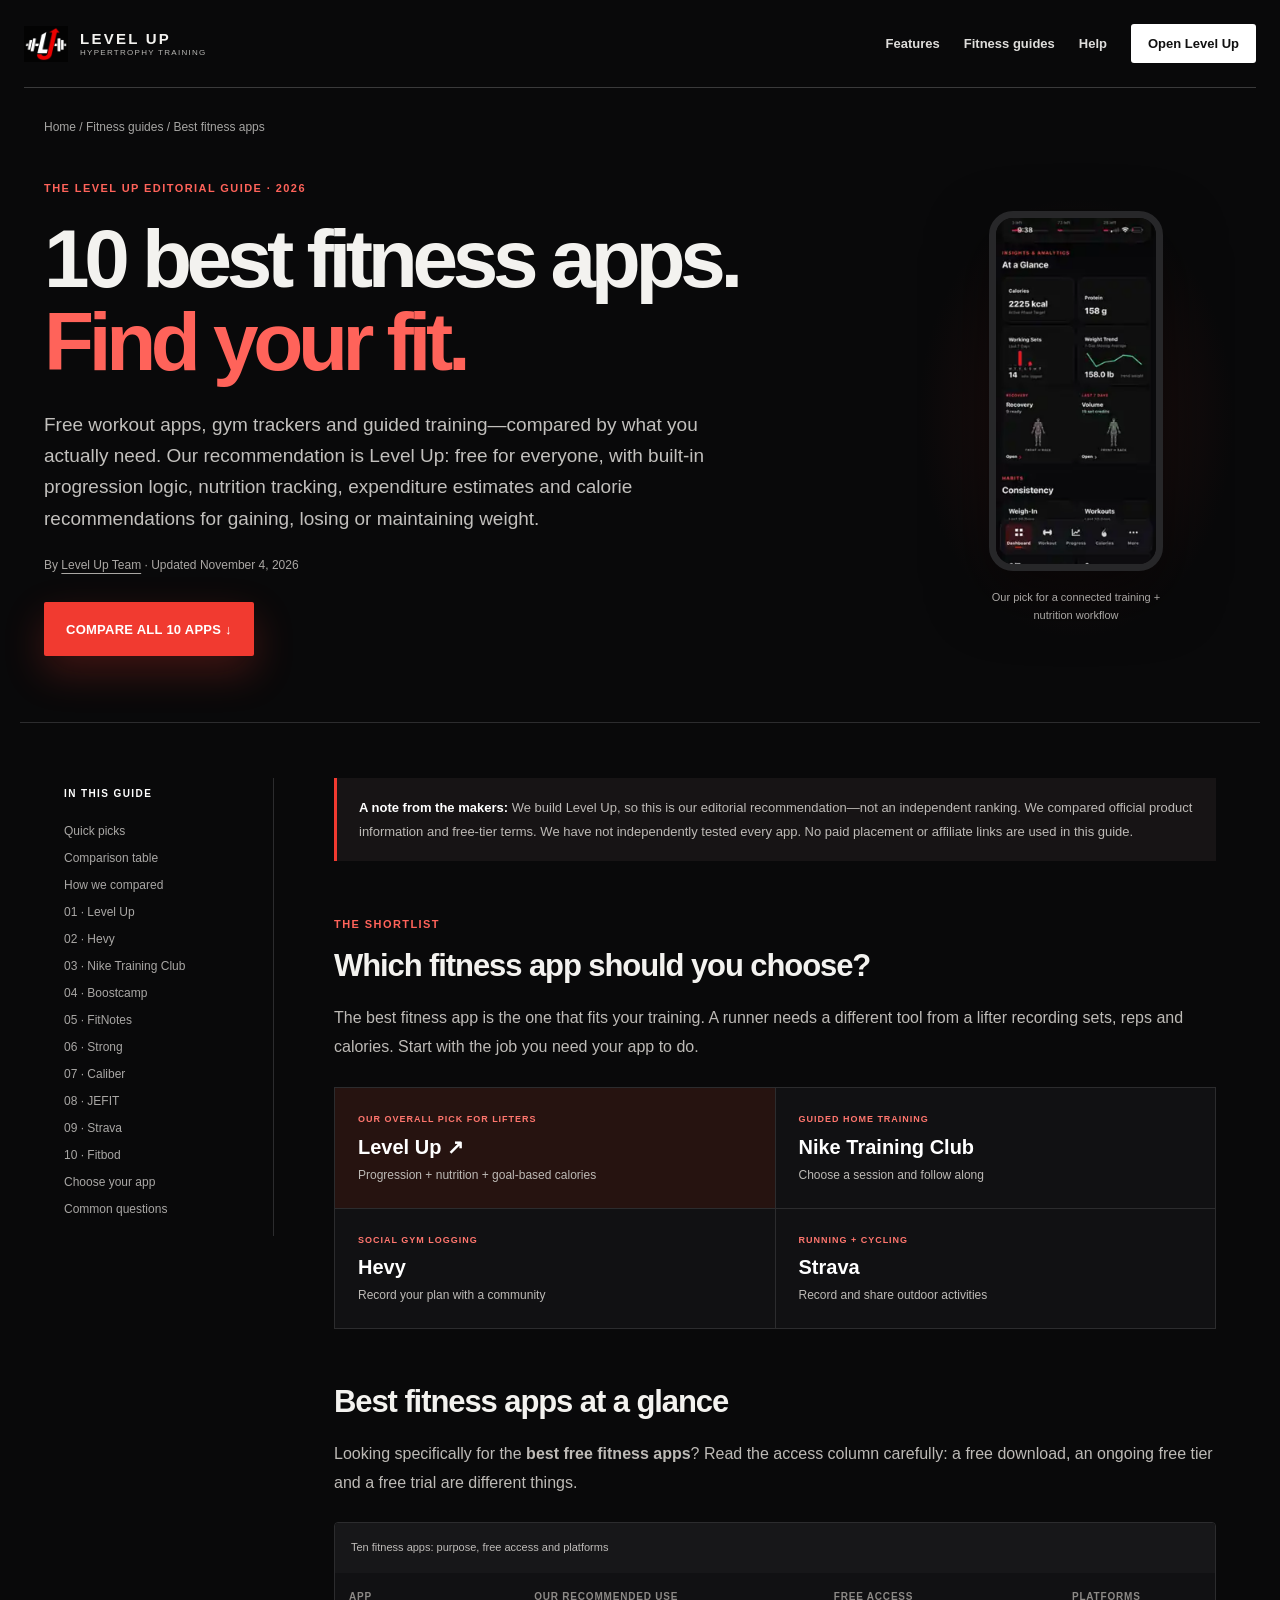
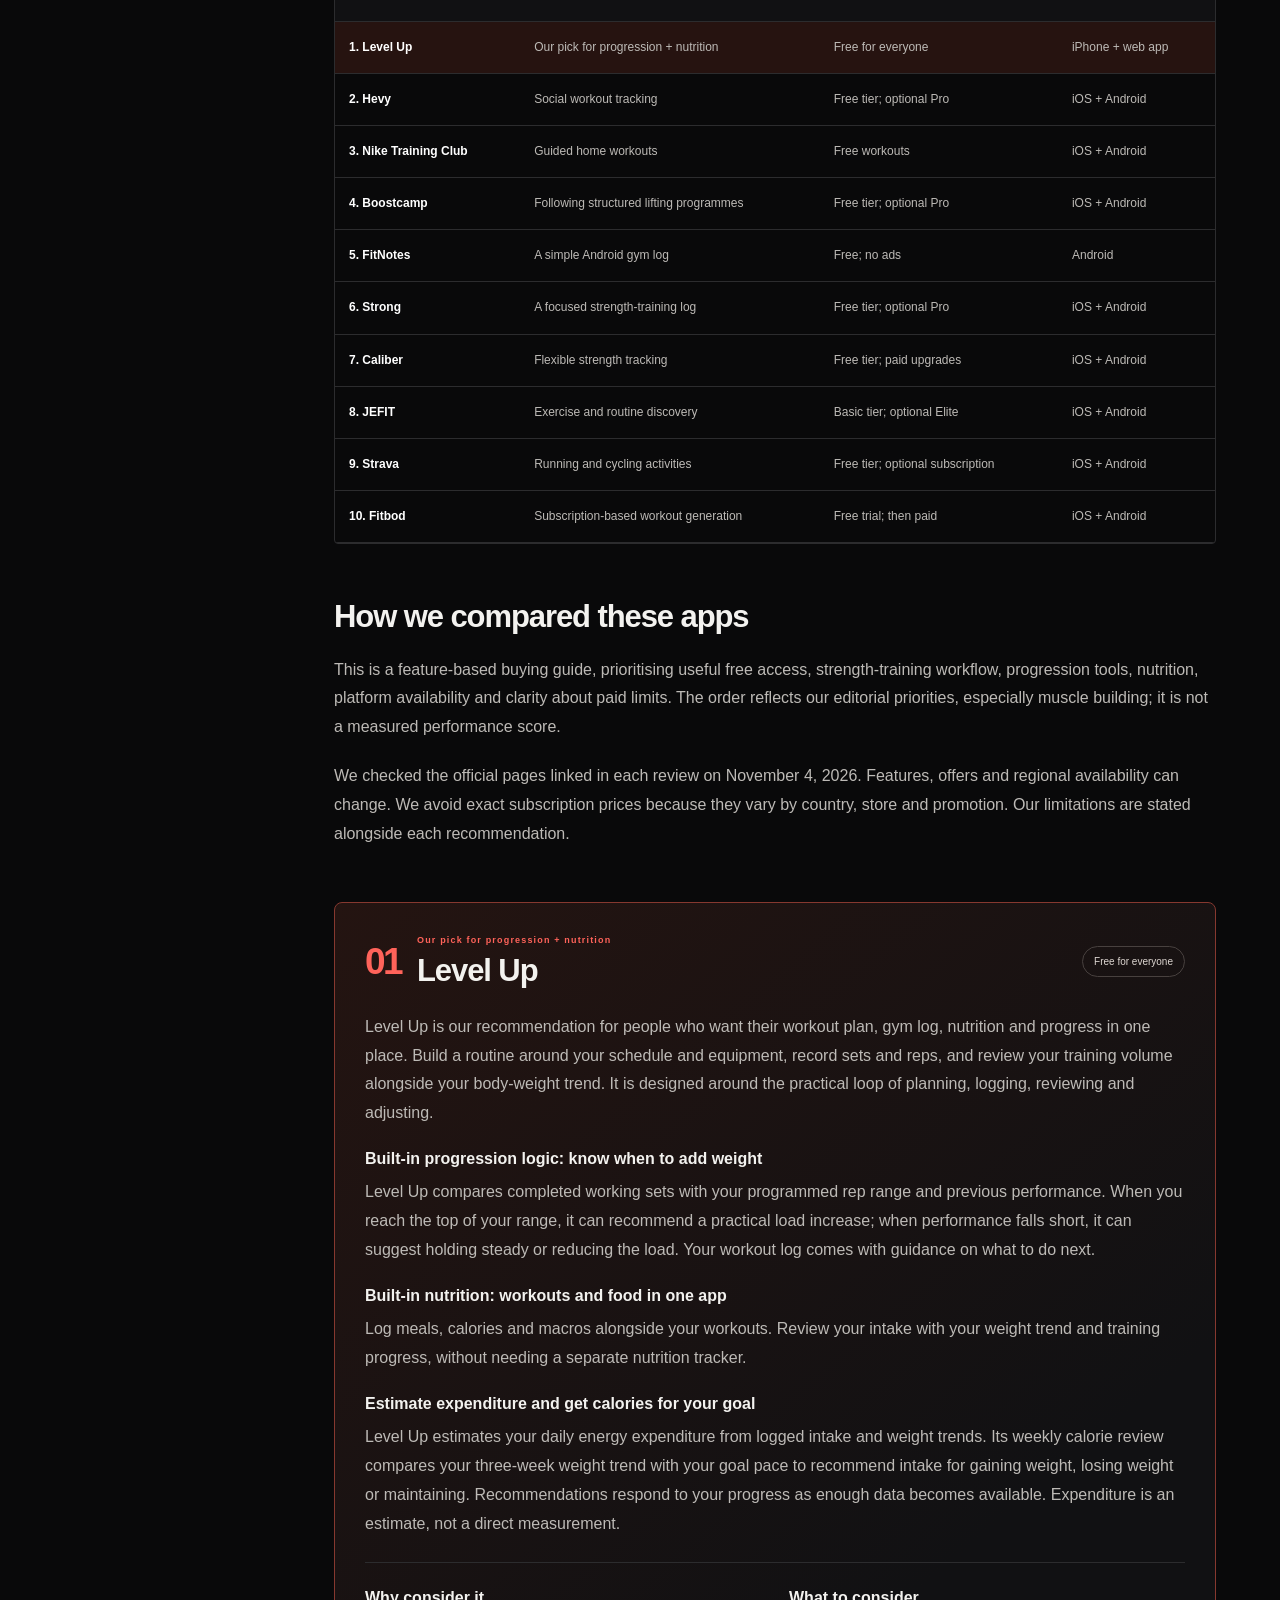
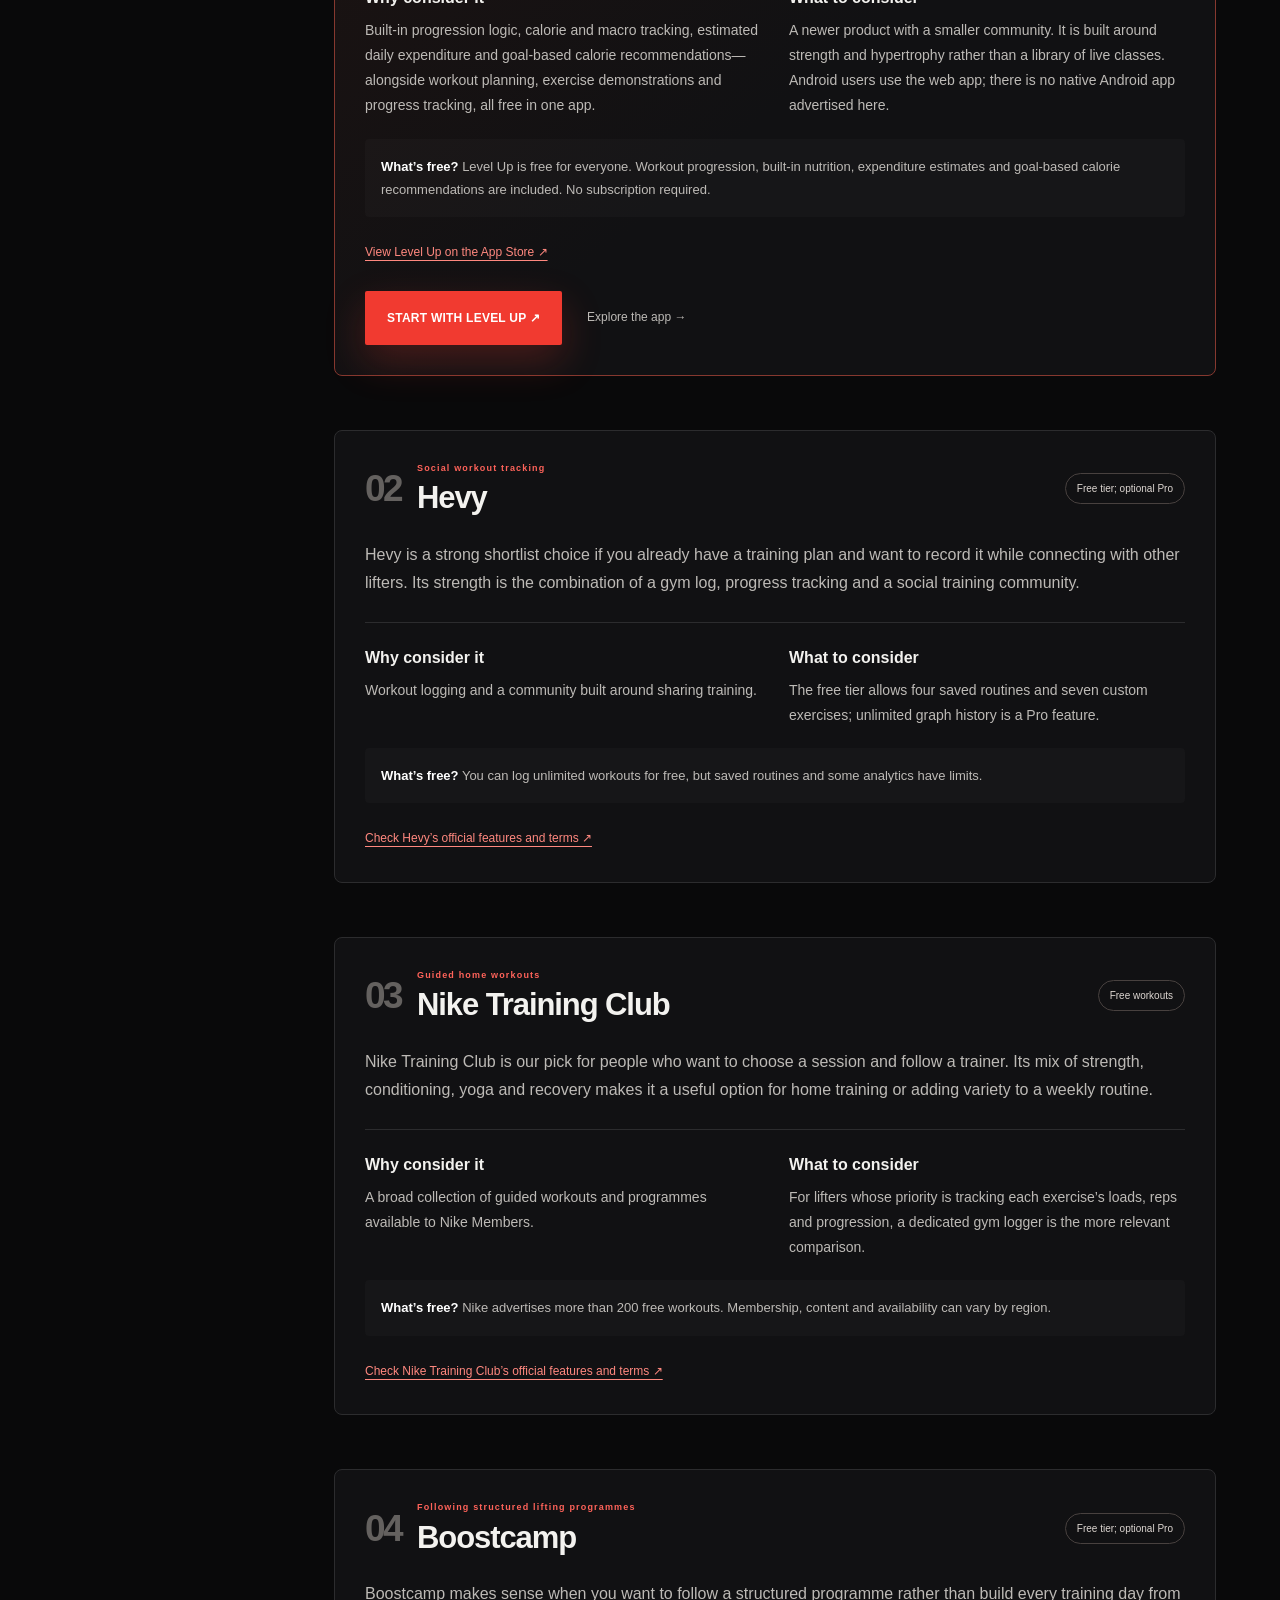
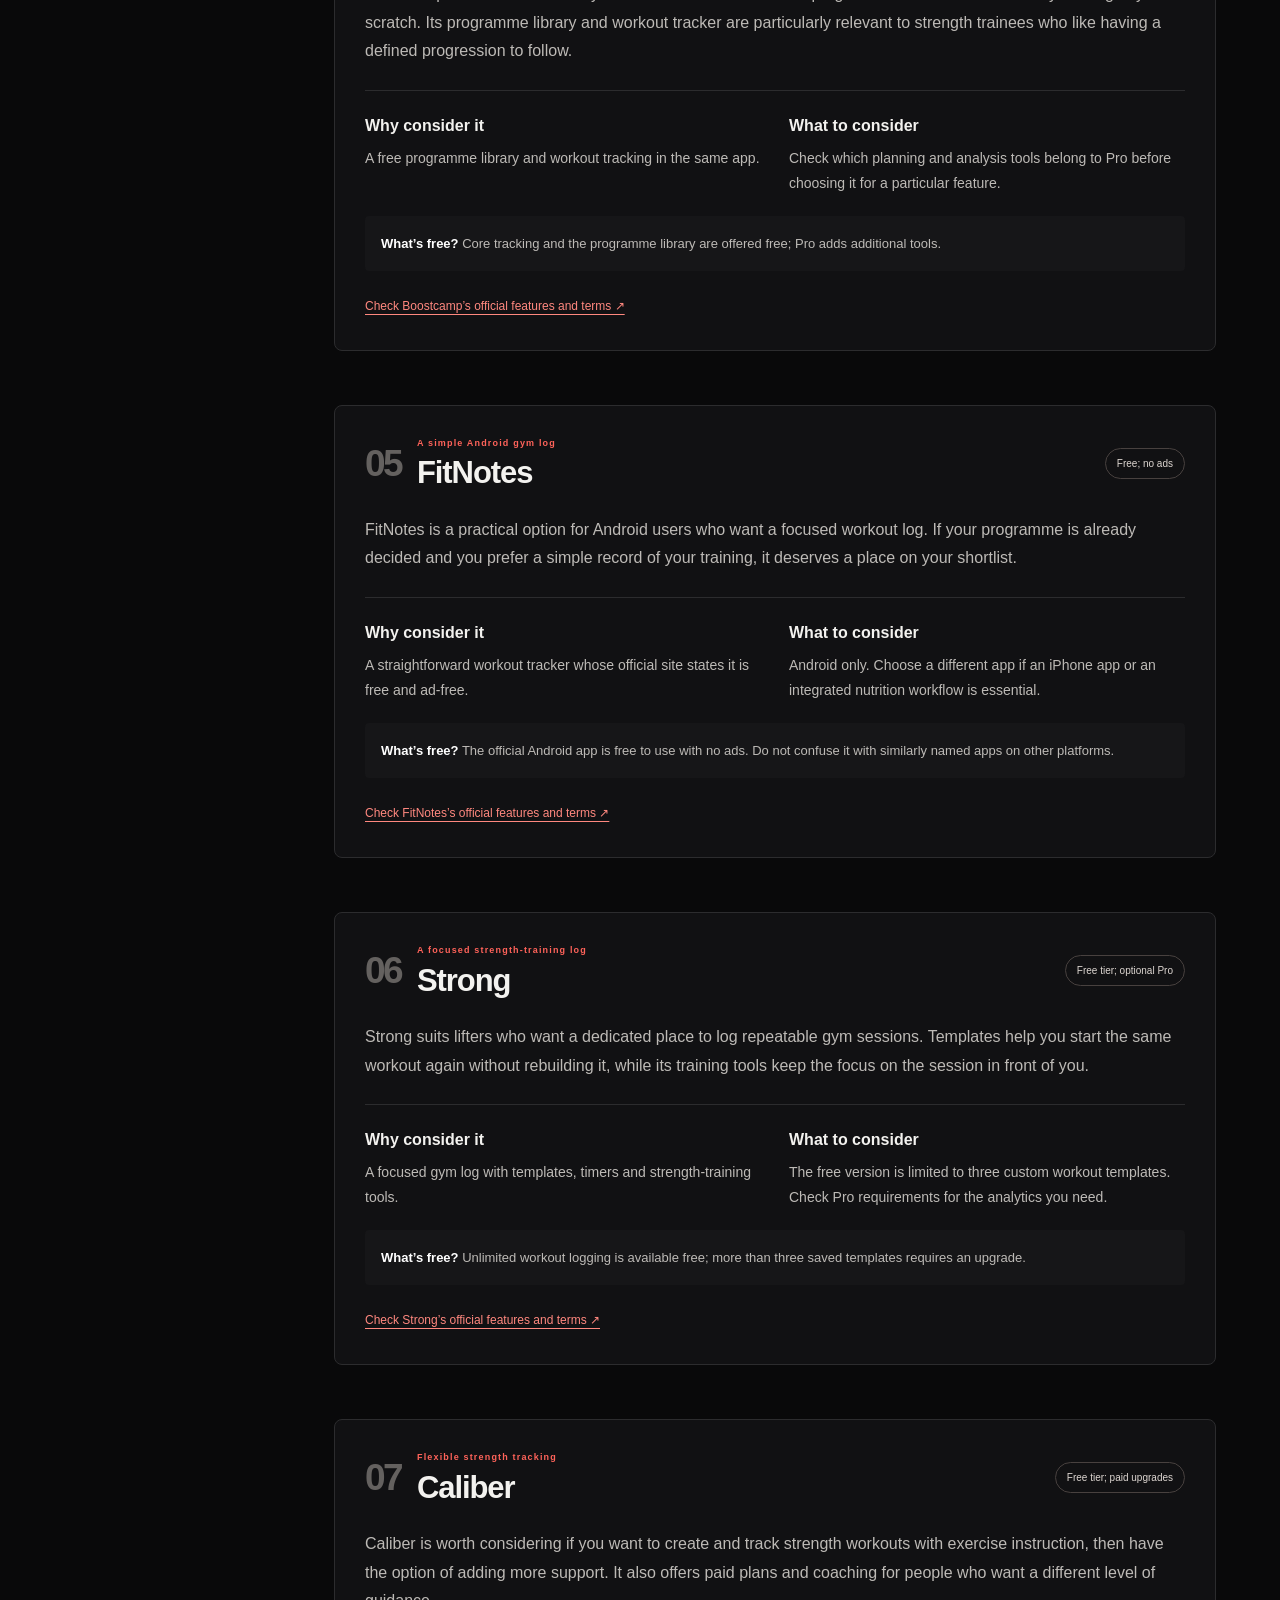
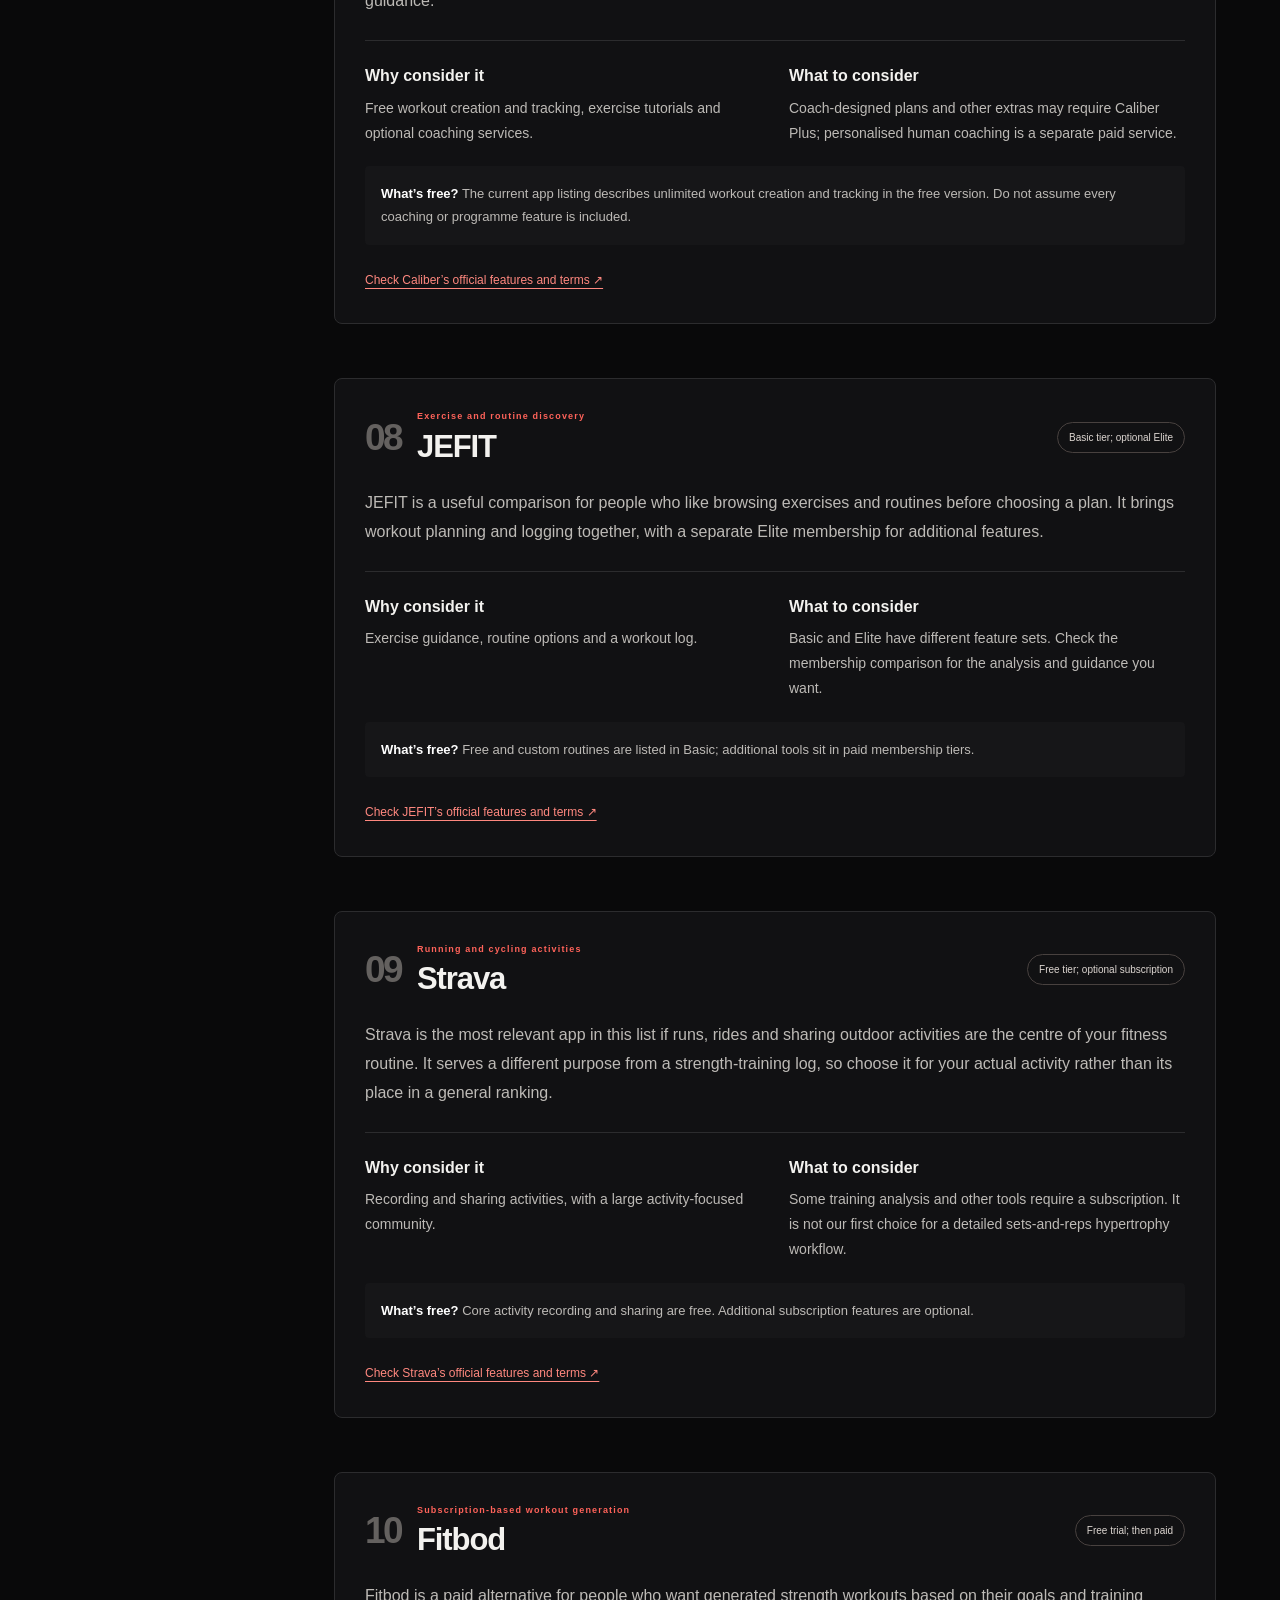
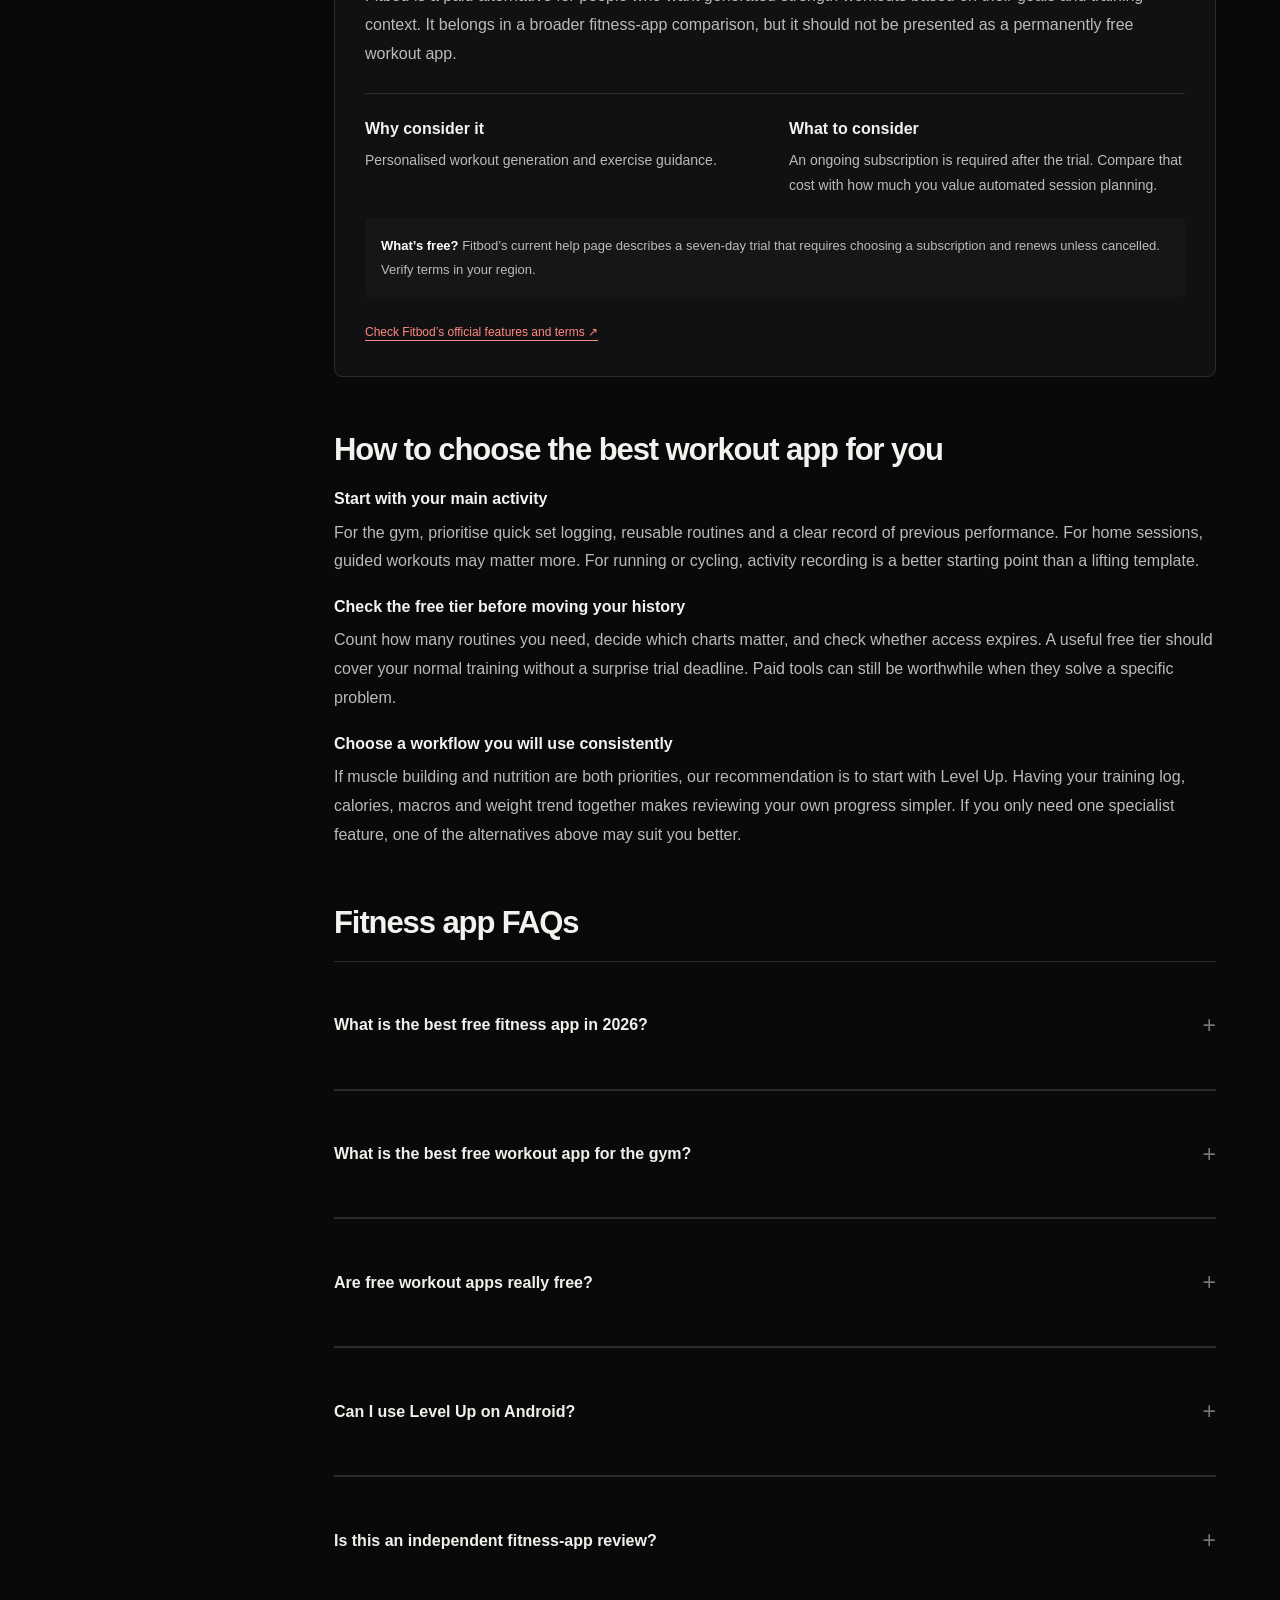
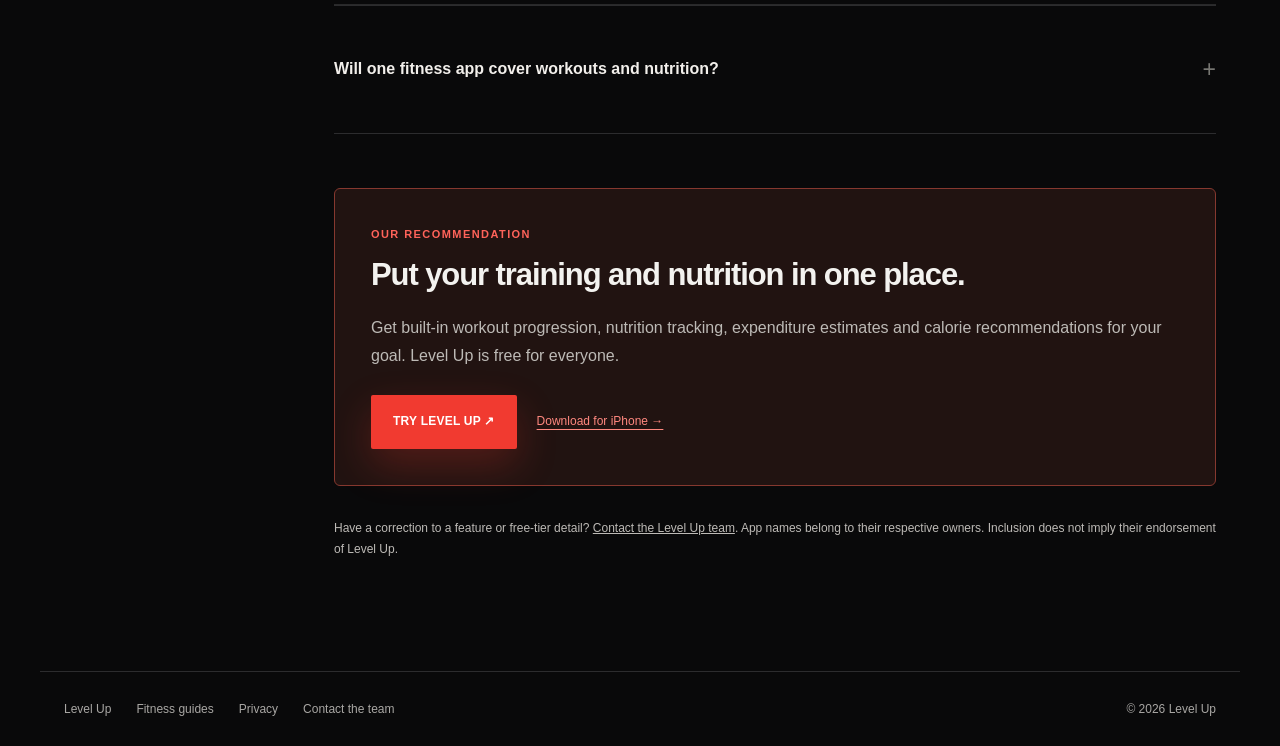
==== commit 2cb9666a: "Highlight built-in progression and nutrition; make free-for-everyone messaging consistent" ====
--- a/blog/best-fitness-apps/index.html
+++ b/blog/best-fitness-apps/index.html
@@ -1 +1 @@
-<!doctype html><html lang="en"><head><meta charset="utf-8"><meta name="viewport" content="width=device-width,initial-scale=1"><title>10 Best Fitness Apps in 2026: Free Workout Apps Compared</title><meta name="description" content="Compare 10 fitness apps, free workout features and paid limits. See why Level Up is our pick for muscle building, workout tracking and nutrition."><meta name="robots" content="index,follow,max-image-preview:large"><link rel="canonical" href="https://leveluphypertrophy.com/blog/best-fitness-apps/"><meta property="og:type" content="article"><meta property="og:title" content="10 Best Fitness Apps in 2026: Free Workout Apps Compared"><meta property="og:description" content="Free tiers, honest trade-offs and our recommendation for training and nutrition: Level Up."><meta property="og:url" content="https://leveluphypertrophy.com/blog/best-fitness-apps/"><meta property="og:image" content="https://leveluphypertrophy.com/assets/app-showcase/dashboard.png"><meta property="article:published_time" content="2026-11-04"><meta property="article:modified_time" content="2026-11-04"><meta name="twitter:card" content="summary_large_image"><meta name="theme-color" content="#070707"><link rel="stylesheet" href="/styles.css"><link rel="stylesheet" href="/blog/guide.css"><script type="application/ld+json">{"@context": "https://schema.org", "@graph": [{"@type": "Organization", "@id": "https://leveluphypertrophy.com/#organization", "name": "Level Up", "url": "https://leveluphypertrophy.com/"}, {"@type": "Article", "@id": "https://leveluphypertrophy.com/blog/best-fitness-apps/#article", "headline": "10 Best Fitness Apps in 2026: Free Workout Apps Compared", "description": "A transparent, feature-based comparison of ten fitness apps, their free tiers and trade-offs. Level Up is our pick for muscle building and nutrition.", "datePublished": "2026-11-04", "dateModified": "2026-11-04", "author": {"@type": "Organization", "name": "Level Up Team", "url": "https://leveluphypertrophy.com/"}, "publisher": {"@id": "https://leveluphypertrophy.com/#organization"}, "mainEntityOfPage": "https://leveluphypertrophy.com/blog/best-fitness-apps/"}, {"@type": "ItemList", "name": "Level Up\u2019s top 10 fitness apps for 2026", "itemListElement": [{"@type": "ListItem", "position": 1, "name": "Level Up", "url": "https://leveluphypertrophy.com/blog/best-fitness-apps/#level-up"}, {"@type": "ListItem", "position": 2, "name": "Hevy", "url": "https://leveluphypertrophy.com/blog/best-fitness-apps/#hevy"}, {"@type": "ListItem", "position": 3, "name": "Nike Training Club", "url": "https://leveluphypertrophy.com/blog/best-fitness-apps/#nike-training-club"}, {"@type": "ListItem", "position": 4, "name": "Boostcamp", "url": "https://leveluphypertrophy.com/blog/best-fitness-apps/#boostcamp"}, {"@type": "ListItem", "position": 5, "name": "FitNotes", "url": "https://leveluphypertrophy.com/blog/best-fitness-apps/#fitnotes"}, {"@type": "ListItem", "position": 6, "name": "Strong", "url": "https://leveluphypertrophy.com/blog/best-fitness-apps/#strong"}, {"@type": "ListItem", "position": 7, "name": "Caliber", "url": "https://leveluphypertrophy.com/blog/best-fitness-apps/#caliber"}, {"@type": "ListItem", "position": 8, "name": "JEFIT", "url": "https://leveluphypertrophy.com/blog/best-fitness-apps/#jefit"}, {"@type": "ListItem", "position": 9, "name": "Strava", "url": "https://leveluphypertrophy.com/blog/best-fitness-apps/#strava"}, {"@type": "ListItem", "position": 10, "name": "Fitbod", "url": "https://leveluphypertrophy.com/blog/best-fitness-apps/#fitbod"}]}, {"@type": "BreadcrumbList", "itemListElement": [{"@type": "ListItem", "position": 1, "name": "Home", "item": "https://leveluphypertrophy.com/"}, {"@type": "ListItem", "position": 2, "name": "Fitness guides", "item": "https://leveluphypertrophy.com/blog/"}, {"@type": "ListItem", "position": 3, "name": "Best fitness apps", "item": "https://leveluphypertrophy.com/blog/best-fitness-apps/"}]}]}</script></head><body class="guide-page"><a class="skip-link" href="#content">Skip to comparison</a><header class="site-header" data-header><a class="brand" href="/"><img class="brand-logo-image" src="/assets/level-up-site-logo.svg" width="44" height="44" alt="Level Up"><span class="brand-copy"><strong>LEVEL UP</strong><small>HYPERTROPHY TRAINING</small></span></a><button class="menu-button" type="button" data-menu-button aria-expanded="false" aria-controls="site-nav">Menu</button><nav class="site-nav" id="site-nav" data-nav><a href="/#features">Features</a><a href="/blog/">Fitness guides</a><a href="https://app.leveluphypertrophy.com/help/">Help</a><a class="nav-cta" href="https://app.leveluphypertrophy.com/">Open Level Up</a></nav></header><main id="content"><section class="guide-hero"><nav class="breadcrumbs" aria-label="Breadcrumb"><a href="/">Home</a> / <a href="/blog/">Fitness guides</a> / Best fitness apps</nav><div class="hero-grid"><div><span class="eyebrow">THE LEVEL UP EDITORIAL GUIDE · 2026</span><h1>10 best fitness apps.<br><em>Find your fit.</em></h1><p class="deck">Free workout apps, gym trackers and guided training—compared by what you actually need. Our recommendation for muscle building and nutrition is Level Up.</p><p class="byline">By <a href="/#science">Level Up Team</a> · Updated <time datetime="2026-11-04">November 4, 2026</time></p><a class="button button-primary" href="#comparison">Compare all 10 apps ↓</a></div><figure class="hero-product"><img src="/assets/app-showcase/dashboard.png" alt="Level Up app dashboard showing training and progress tools" width="420" height="900" fetchpriority="high"><figcaption>Our pick for a connected training + nutrition workflow</figcaption></figure></div></section><div class="editorial-layout"><aside class="guide-toc"><strong>IN THIS GUIDE</strong><a href="#quick-picks">Quick picks</a><a href="#comparison">Comparison table</a><a href="#method">How we compared</a><a href="#level-up">01 · Level Up</a><a href="#hevy">02 · Hevy</a><a href="#nike-training-club">03 · Nike Training Club</a><a href="#boostcamp">04 · Boostcamp</a><a href="#fitnotes">05 · FitNotes</a><a href="#strong">06 · Strong</a><a href="#caliber">07 · Caliber</a><a href="#jefit">08 · JEFIT</a><a href="#strava">09 · Strava</a><a href="#fitbod">10 · Fitbod</a><a href="#choose">Choose your app</a><a href="#faq">Common questions</a></aside><article class="guide-body"><p class="disclosure"><strong>A note from the makers:</strong> We build Level Up, so this is our editorial recommendation—not an independent ranking. We compared official product information and free-tier terms. We have not independently tested every app. No paid placement or affiliate links are used in this guide.</p><section id="quick-picks"><span class="eyebrow">THE SHORTLIST</span><h2>Which fitness app should you choose?</h2><p>The best fitness app is the one that fits your training. A runner needs a different tool from a lifter recording sets, reps and calories. Start with the job you need your app to do.</p><div class="quick-picks"><a href="#level-up"><small>OUR OVERALL PICK FOR LIFTERS</small><strong>Level Up ↗</strong><span>Workouts + nutrition + progress</span></a><a href="#nike-training-club"><small>GUIDED HOME TRAINING</small><strong>Nike Training Club</strong><span>Choose a session and follow along</span></a><a href="#hevy"><small>SOCIAL GYM LOGGING</small><strong>Hevy</strong><span>Record your plan with a community</span></a><a href="#strava"><small>RUNNING + CYCLING</small><strong>Strava</strong><span>Record and share outdoor activities</span></a></div></section><section id="comparison"><h2>Best fitness apps at a glance</h2><p>Looking specifically for the <strong>best free fitness apps</strong>? Read the access column carefully: a free download, an ongoing free tier and a free trial are different things.</p><div class="comparison-scroll" role="region" aria-label="Fitness app comparison; scroll horizontally on small screens" tabindex="0"><table><caption>Ten fitness apps: purpose, free access and platforms</caption><thead><tr><th scope="col">App</th><th scope="col">Our recommended use</th><th scope="col">Free access</th><th scope="col">Platforms</th></tr></thead><tbody><tr><th scope="row"><a href="#level-up">1. Level Up</a></th><td>Our pick for muscle building + nutrition</td><td>Free founding access</td><td>iPhone + web app</td></tr><tr><th scope="row"><a href="#hevy">2. Hevy</a></th><td>Social workout tracking</td><td>Free tier; optional Pro</td><td>iOS + Android</td></tr><tr><th scope="row"><a href="#nike-training-club">3. Nike Training Club</a></th><td>Guided home workouts</td><td>Free workouts</td><td>iOS + Android</td></tr><tr><th scope="row"><a href="#boostcamp">4. Boostcamp</a></th><td>Following structured lifting programmes</td><td>Free tier; optional Pro</td><td>iOS + Android</td></tr><tr><th scope="row"><a href="#fitnotes">5. FitNotes</a></th><td>A simple Android gym log</td><td>Free; no ads</td><td>Android</td></tr><tr><th scope="row"><a href="#strong">6. Strong</a></th><td>A focused strength-training log</td><td>Free tier; optional Pro</td><td>iOS + Android</td></tr><tr><th scope="row"><a href="#caliber">7. Caliber</a></th><td>Flexible strength tracking</td><td>Free tier; paid upgrades</td><td>iOS + Android</td></tr><tr><th scope="row"><a href="#jefit">8. JEFIT</a></th><td>Exercise and routine discovery</td><td>Basic tier; optional Elite</td><td>iOS + Android</td></tr><tr><th scope="row"><a href="#strava">9. Strava</a></th><td>Running and cycling activities</td><td>Free tier; optional subscription</td><td>iOS + Android</td></tr><tr><th scope="row"><a href="#fitbod">10. Fitbod</a></th><td>Subscription-based workout generation</td><td>Free trial; then paid</td><td>iOS + Android</td></tr></tbody></table></div></section><section id="method"><h2>How we compared these apps</h2><p>This is a feature-based buying guide, prioritising useful free access, strength-training workflow, progression tools, nutrition, platform availability and clarity about paid limits. The order reflects our editorial priorities, especially muscle building; it is not a measured performance score.</p><p>We checked the official pages linked in each review on November 4, 2026. Features, offers and regional availability can change. We avoid exact subscription prices because they vary by country, store and promotion. Our limitations are stated alongside each recommendation.</p></section><section class="review-card recommended" id="level-up"><div class="review-heading"><span class="rank">01</span><div><span class="eyebrow">Our pick for muscle building + nutrition</span><h2>Level Up</h2></div><span class="tier">Free founding access</span></div><p>Level Up is our recommendation for people who want their workout plan, gym log, nutrition and progress in one place. Build a routine around your schedule and equipment, record sets and reps, and review your training volume alongside your body-weight trend. It is designed around the practical loop of planning, logging, reviewing and adjusting.</p><div class="tradeoffs"><div><h3>Why consider it</h3><p>Workout planning, progression guidance, exercise demonstrations, calorie and macro logging, and progress tracking in one app.</p></div><div><h3>What to consider</h3><p>A newer product with a smaller community. It is built around strength and hypertrophy rather than a library of live classes. Android users use the web app; there is no native Android app advertised here.</p></div></div><p class="free-note"><strong>What’s free?</strong> The current founding offer gives users who join during the offer free access. See the homepage for the offer terms; this is not a promise that every future signup will be free.</p><a class="source-link" href="https://apps.apple.com/ca/app/level-up-workout-nutrition/id6810024008" rel="noopener">View Level Up on the App Store ↗</a><div class="review-actions"><a class="button button-primary" href="https://app.leveluphypertrophy.com/">Start with Level Up ↗</a><a href="/#app-showcase">Explore the app →</a></div></section><section class="review-card " id="hevy"><div class="review-heading"><span class="rank">02</span><div><span class="eyebrow">Social workout tracking</span><h2>Hevy</h2></div><span class="tier">Free tier; optional Pro</span></div><p>Hevy is a strong shortlist choice if you already have a training plan and want to record it while connecting with other lifters. Its strength is the combination of a gym log, progress tracking and a social training community.</p><div class="tradeoffs"><div><h3>Why consider it</h3><p>Workout logging and a community built around sharing training.</p></div><div><h3>What to consider</h3><p>The free tier allows four saved routines and seven custom exercises; unlimited graph history is a Pro feature.</p></div></div><p class="free-note"><strong>What’s free?</strong> You can log unlimited workouts for free, but saved routines and some analytics have limits.</p><a class="source-link" href="https://hevy.com/pricing" rel="noopener">Check Hevy’s official features and terms ↗</a></section><section class="review-card " id="nike-training-club"><div class="review-heading"><span class="rank">03</span><div><span class="eyebrow">Guided home workouts</span><h2>Nike Training Club</h2></div><span class="tier">Free workouts</span></div><p>Nike Training Club is our pick for people who want to choose a session and follow a trainer. Its mix of strength, conditioning, yoga and recovery makes it a useful option for home training or adding variety to a weekly routine.</p><div class="tradeoffs"><div><h3>Why consider it</h3><p>A broad collection of guided workouts and programmes available to Nike Members.</p></div><div><h3>What to consider</h3><p>For lifters whose priority is tracking each exercise’s loads, reps and progression, a dedicated gym logger is the more relevant comparison.</p></div></div><p class="free-note"><strong>What’s free?</strong> Nike advertises more than 200 free workouts. Membership, content and availability can vary by region.</p><a class="source-link" href="https://www.nike.com/ca/ntc-app" rel="noopener">Check Nike Training Club’s official features and terms ↗</a></section><section class="review-card " id="boostcamp"><div class="review-heading"><span class="rank">04</span><div><span class="eyebrow">Following structured lifting programmes</span><h2>Boostcamp</h2></div><span class="tier">Free tier; optional Pro</span></div><p>Boostcamp makes sense when you want to follow a structured programme rather than build every training day from scratch. Its programme library and workout tracker are particularly relevant to strength trainees who like having a defined progression to follow.</p><div class="tradeoffs"><div><h3>Why consider it</h3><p>A free programme library and workout tracking in the same app.</p></div><div><h3>What to consider</h3><p>Check which planning and analysis tools belong to Pro before choosing it for a particular feature.</p></div></div><p class="free-note"><strong>What’s free?</strong> Core tracking and the programme library are offered free; Pro adds additional tools.</p><a class="source-link" href="https://www.boostcamp.app/is-boostcamp-free" rel="noopener">Check Boostcamp’s official features and terms ↗</a></section><section class="review-card " id="fitnotes"><div class="review-heading"><span class="rank">05</span><div><span class="eyebrow">A simple Android gym log</span><h2>FitNotes</h2></div><span class="tier">Free; no ads</span></div><p>FitNotes is a practical option for Android users who want a focused workout log. If your programme is already decided and you prefer a simple record of your training, it deserves a place on your shortlist.</p><div class="tradeoffs"><div><h3>Why consider it</h3><p>A straightforward workout tracker whose official site states it is free and ad-free.</p></div><div><h3>What to consider</h3><p>Android only. Choose a different app if an iPhone app or an integrated nutrition workflow is essential.</p></div></div><p class="free-note"><strong>What’s free?</strong> The official Android app is free to use with no ads. Do not confuse it with similarly named apps on other platforms.</p><a class="source-link" href="https://www.fitnotesapp.com/" rel="noopener">Check FitNotes’s official features and terms ↗</a></section><section class="review-card " id="strong"><div class="review-heading"><span class="rank">06</span><div><span class="eyebrow">A focused strength-training log</span><h2>Strong</h2></div><span class="tier">Free tier; optional Pro</span></div><p>Strong suits lifters who want a dedicated place to log repeatable gym sessions. Templates help you start the same workout again without rebuilding it, while its training tools keep the focus on the session in front of you.</p><div class="tradeoffs"><div><h3>Why consider it</h3><p>A focused gym log with templates, timers and strength-training tools.</p></div><div><h3>What to consider</h3><p>The free version is limited to three custom workout templates. Check Pro requirements for the analytics you need.</p></div></div><p class="free-note"><strong>What’s free?</strong> Unlimited workout logging is available free; more than three saved templates requires an upgrade.</p><a class="source-link" href="https://www.strong.app/" rel="noopener">Check Strong’s official features and terms ↗</a></section><section class="review-card " id="caliber"><div class="review-heading"><span class="rank">07</span><div><span class="eyebrow">Flexible strength tracking</span><h2>Caliber</h2></div><span class="tier">Free tier; paid upgrades</span></div><p>Caliber is worth considering if you want to create and track strength workouts with exercise instruction, then have the option of adding more support. It also offers paid plans and coaching for people who want a different level of guidance.</p><div class="tradeoffs"><div><h3>Why consider it</h3><p>Free workout creation and tracking, exercise tutorials and optional coaching services.</p></div><div><h3>What to consider</h3><p>Coach-designed plans and other extras may require Caliber Plus; personalised human coaching is a separate paid service.</p></div></div><p class="free-note"><strong>What’s free?</strong> The current app listing describes unlimited workout creation and tracking in the free version. Do not assume every coaching or programme feature is included.</p><a class="source-link" href="https://caliberstrong.com/workout-app/" rel="noopener">Check Caliber’s official features and terms ↗</a></section><section class="review-card " id="jefit"><div class="review-heading"><span class="rank">08</span><div><span class="eyebrow">Exercise and routine discovery</span><h2>JEFIT</h2></div><span class="tier">Basic tier; optional Elite</span></div><p>JEFIT is a useful comparison for people who like browsing exercises and routines before choosing a plan. It brings workout planning and logging together, with a separate Elite membership for additional features.</p><div class="tradeoffs"><div><h3>Why consider it</h3><p>Exercise guidance, routine options and a workout log.</p></div><div><h3>What to consider</h3><p>Basic and Elite have different feature sets. Check the membership comparison for the analysis and guidance you want.</p></div></div><p class="free-note"><strong>What’s free?</strong> Free and custom routines are listed in Basic; additional tools sit in paid membership tiers.</p><a class="source-link" href="https://www.jefit.com/elite" rel="noopener">Check JEFIT’s official features and terms ↗</a></section><section class="review-card " id="strava"><div class="review-heading"><span class="rank">09</span><div><span class="eyebrow">Running and cycling activities</span><h2>Strava</h2></div><span class="tier">Free tier; optional subscription</span></div><p>Strava is the most relevant app in this list if runs, rides and sharing outdoor activities are the centre of your fitness routine. It serves a different purpose from a strength-training log, so choose it for your actual activity rather than its place in a general ranking.</p><div class="tradeoffs"><div><h3>Why consider it</h3><p>Recording and sharing activities, with a large activity-focused community.</p></div><div><h3>What to consider</h3><p>Some training analysis and other tools require a subscription. It is not our first choice for a detailed sets-and-reps hypertrophy workflow.</p></div></div><p class="free-note"><strong>What’s free?</strong> Core activity recording and sharing are free. Additional subscription features are optional.</p><a class="source-link" href="https://support.strava.com/en-us/articles/15402187-is-strava-free" rel="noopener">Check Strava’s official features and terms ↗</a></section><section class="review-card " id="fitbod"><div class="review-heading"><span class="rank">10</span><div><span class="eyebrow">Subscription-based workout generation</span><h2>Fitbod</h2></div><span class="tier">Free trial; then paid</span></div><p>Fitbod is a paid alternative for people who want generated strength workouts based on their goals and training context. It belongs in a broader fitness-app comparison, but it should not be presented as a permanently free workout app.</p><div class="tradeoffs"><div><h3>Why consider it</h3><p>Personalised workout generation and exercise guidance.</p></div><div><h3>What to consider</h3><p>An ongoing subscription is required after the trial. Compare that cost with how much you value automated session planning.</p></div></div><p class="free-note"><strong>What’s free?</strong> Fitbod’s current help page describes a seven-day trial that requires choosing a subscription and renews unless cancelled. Verify terms in your region.</p><a class="source-link" href="https://help.fitbod.me/hc/en-us/articles/30542136101527-How-the-Trial-Works" rel="noopener">Check Fitbod’s official features and terms ↗</a></section><section id="choose"><h2>How to choose the best workout app for you</h2><h3>Start with your main activity</h3><p>For the gym, prioritise quick set logging, reusable routines and a clear record of previous performance. For home sessions, guided workouts may matter more. For running or cycling, activity recording is a better starting point than a lifting template.</p><h3>Check the free tier before moving your history</h3><p>Count how many routines you need, decide which charts matter, and check whether access expires. A useful free tier should cover your normal training without a surprise trial deadline. Paid tools can still be worthwhile when they solve a specific problem.</p><h3>Choose a workflow you will use consistently</h3><p>If muscle building and nutrition are both priorities, our recommendation is to start with Level Up. Having your training log, calories, macros and weight trend together makes reviewing your own progress simpler. If you only need one specialist feature, one of the alternatives above may suit you better.</p></section><section id="faq"><h2>Fitness app FAQs</h2><details><summary>What is the best free fitness app in 2026?</summary><p>Our pick for combining muscle-building workouts, nutrition and progress is Level Up under its current founding-access offer. For guided home sessions, consider Nike Training Club; for an Android gym log, consider FitNotes. The best choice depends on how you train.</p></details><details><summary>What is the best free workout app for the gym?</summary><p>For a complete training and nutrition workflow, we recommend Level Up. Hevy and Strong are alternatives for logging a plan you already follow, while Boostcamp is worth considering for structured lifting programmes. Check the free limits before moving your routines.</p></details><details><summary>Are free workout apps really free?</summary><p>Some have an ongoing free tier, some sell optional upgrades, and others only offer a temporary trial. Hevy and Strong limit saved routines in their free versions. Fitbod is a trial followed by a subscription. Level Up currently offers free founding access; see its offer terms.</p></details><details><summary>Can I use Level Up on Android?</summary><p>Yes, through the Level Up web app in your browser. Level Up also has an iPhone app. A native Android app is not being claimed in this comparison.</p></details><details><summary>Is this an independent fitness-app review?</summary><p>No. This guide is published by the team that makes Level Up, and Level Up is our recommendation. Competitor details are based on official product pages and support documentation, not a claim that we independently tested every app.</p></details><details><summary>Will one fitness app cover workouts and nutrition?</summary><p>Some apps focus on exercise logging or guided sessions. Level Up combines workout planning, workout logging, calories, macros and progress tracking. Compare the features you will actually use rather than installing an app only because it ranks first.</p></details></section><section class="guide-cta"><span class="eyebrow">OUR RECOMMENDATION</span><h2>Put your training and nutrition in one place.</h2><p>Explore Level Up’s current free founding offer and see whether it fits your routine.</p><a class="button button-primary" href="https://app.leveluphypertrophy.com/">Try Level Up ↗</a><a class="source-link" href="https://apps.apple.com/ca/app/level-up-workout-nutrition/id6810024008">Download for iPhone →</a></section><p class="editorial-note">Have a correction to a feature or free-tier detail? <a href="mailto:support@leveluphypertrophy.com">Contact the Level Up team</a>. App names belong to their respective owners. Inclusion does not imply their endorsement of Level Up.</p></article></div></main><footer class="guide-footer"><a href="/">Level Up</a><a href="/blog/">Fitness guides</a><a href="/privacy.html">Privacy</a><a href="mailto:support@leveluphypertrophy.com">Contact the team</a><span>© 2026 Level Up</span></footer><script src="/script.js?v=static-real-app-1" defer></script></body></html>+<!doctype html><html lang="en"><head><meta charset="utf-8"><meta name="viewport" content="width=device-width,initial-scale=1"><title>10 Best Fitness Apps in 2026: Free Workout Apps Compared</title><meta name="description" content="Compare 10 fitness apps. Level Up is free for everyone, with workout progression, nutrition tracking, expenditure estimates and goal-based calorie recommendations."><meta name="robots" content="index,follow,max-image-preview:large"><link rel="canonical" href="https://leveluphypertrophy.com/blog/best-fitness-apps/"><meta property="og:type" content="article"><meta property="og:title" content="10 Best Fitness Apps in 2026: Free Workout Apps Compared"><meta property="og:description" content="Our pick: Level Up. Free for everyone, with workout progression, built-in nutrition, expenditure estimates and calorie recommendations for your goal."><meta property="og:url" content="https://leveluphypertrophy.com/blog/best-fitness-apps/"><meta property="og:image" content="https://leveluphypertrophy.com/assets/app-showcase/dashboard.png"><meta property="article:published_time" content="2026-11-04"><meta property="article:modified_time" content="2026-11-04"><meta name="twitter:card" content="summary_large_image"><meta name="theme-color" content="#070707"><link rel="stylesheet" href="/styles.css"><link rel="stylesheet" href="/blog/guide.css"><script type="application/ld+json">{"@context": "https://schema.org", "@graph": [{"@type": "Organization", "@id": "https://leveluphypertrophy.com/#organization", "name": "Level Up", "url": "https://leveluphypertrophy.com/"}, {"@type": "Article", "@id": "https://leveluphypertrophy.com/blog/best-fitness-apps/#article", "headline": "10 Best Fitness Apps in 2026: Free Workout Apps Compared", "description": "A transparent, feature-based comparison of ten fitness apps, their free tiers and trade-offs. Level Up is our pick for muscle building and nutrition.", "datePublished": "2026-11-04", "dateModified": "2026-11-04", "author": {"@type": "Organization", "name": "Level Up Team", "url": "https://leveluphypertrophy.com/"}, "publisher": {"@id": "https://leveluphypertrophy.com/#organization"}, "mainEntityOfPage": "https://leveluphypertrophy.com/blog/best-fitness-apps/"}, {"@type": "ItemList", "name": "Level Up\u2019s top 10 fitness apps for 2026", "itemListElement": [{"@type": "ListItem", "position": 1, "name": "Level Up", "url": "https://leveluphypertrophy.com/blog/best-fitness-apps/#level-up"}, {"@type": "ListItem", "position": 2, "name": "Hevy", "url": "https://leveluphypertrophy.com/blog/best-fitness-apps/#hevy"}, {"@type": "ListItem", "position": 3, "name": "Nike Training Club", "url": "https://leveluphypertrophy.com/blog/best-fitness-apps/#nike-training-club"}, {"@type": "ListItem", "position": 4, "name": "Boostcamp", "url": "https://leveluphypertrophy.com/blog/best-fitness-apps/#boostcamp"}, {"@type": "ListItem", "position": 5, "name": "FitNotes", "url": "https://leveluphypertrophy.com/blog/best-fitness-apps/#fitnotes"}, {"@type": "ListItem", "position": 6, "name": "Strong", "url": "https://leveluphypertrophy.com/blog/best-fitness-apps/#strong"}, {"@type": "ListItem", "position": 7, "name": "Caliber", "url": "https://leveluphypertrophy.com/blog/best-fitness-apps/#caliber"}, {"@type": "ListItem", "position": 8, "name": "JEFIT", "url": "https://leveluphypertrophy.com/blog/best-fitness-apps/#jefit"}, {"@type": "ListItem", "position": 9, "name": "Strava", "url": "https://leveluphypertrophy.com/blog/best-fitness-apps/#strava"}, {"@type": "ListItem", "position": 10, "name": "Fitbod", "url": "https://leveluphypertrophy.com/blog/best-fitness-apps/#fitbod"}]}, {"@type": "BreadcrumbList", "itemListElement": [{"@type": "ListItem", "position": 1, "name": "Home", "item": "https://leveluphypertrophy.com/"}, {"@type": "ListItem", "position": 2, "name": "Fitness guides", "item": "https://leveluphypertrophy.com/blog/"}, {"@type": "ListItem", "position": 3, "name": "Best fitness apps", "item": "https://leveluphypertrophy.com/blog/best-fitness-apps/"}]}]}</script></head><body class="guide-page"><a class="skip-link" href="#content">Skip to comparison</a><header class="site-header" data-header><a class="brand" href="/"><img class="brand-logo-image" src="/assets/level-up-site-logo.svg" width="44" height="44" alt="Level Up"><span class="brand-copy"><strong>LEVEL UP</strong><small>HYPERTROPHY TRAINING</small></span></a><button class="menu-button" type="button" data-menu-button aria-expanded="false" aria-controls="site-nav">Menu</button><nav class="site-nav" id="site-nav" data-nav><a href="/#features">Features</a><a href="/blog/">Fitness guides</a><a href="https://app.leveluphypertrophy.com/help/">Help</a><a class="nav-cta" href="https://app.leveluphypertrophy.com/">Open Level Up</a></nav></header><main id="content"><section class="guide-hero"><nav class="breadcrumbs" aria-label="Breadcrumb"><a href="/">Home</a> / <a href="/blog/">Fitness guides</a> / Best fitness apps</nav><div class="hero-grid"><div><span class="eyebrow">THE LEVEL UP EDITORIAL GUIDE · 2026</span><h1>10 best fitness apps.<br><em>Find your fit.</em></h1><p class="deck">Free workout apps, gym trackers and guided training—compared by what you actually need. Our recommendation is Level Up: free for everyone, with built-in progression logic, nutrition tracking, expenditure estimates and calorie recommendations for gaining, losing or maintaining weight.</p><p class="byline">By <a href="/#science">Level Up Team</a> · Updated <time datetime="2026-11-04">November 4, 2026</time></p><a class="button button-primary" href="#comparison">Compare all 10 apps ↓</a></div><figure class="hero-product"><img src="/assets/app-showcase/dashboard.png" alt="Level Up app dashboard showing training and progress tools" width="420" height="900" fetchpriority="high"><figcaption>Our pick for a connected training + nutrition workflow</figcaption></figure></div></section><div class="editorial-layout"><aside class="guide-toc"><strong>IN THIS GUIDE</strong><a href="#quick-picks">Quick picks</a><a href="#comparison">Comparison table</a><a href="#method">How we compared</a><a href="#level-up">01 · Level Up</a><a href="#hevy">02 · Hevy</a><a href="#nike-training-club">03 · Nike Training Club</a><a href="#boostcamp">04 · Boostcamp</a><a href="#fitnotes">05 · FitNotes</a><a href="#strong">06 · Strong</a><a href="#caliber">07 · Caliber</a><a href="#jefit">08 · JEFIT</a><a href="#strava">09 · Strava</a><a href="#fitbod">10 · Fitbod</a><a href="#choose">Choose your app</a><a href="#faq">Common questions</a></aside><article class="guide-body"><p class="disclosure"><strong>A note from the makers:</strong> We build Level Up, so this is our editorial recommendation—not an independent ranking. We compared official product information and free-tier terms. We have not independently tested every app. No paid placement or affiliate links are used in this guide.</p><section id="quick-picks"><span class="eyebrow">THE SHORTLIST</span><h2>Which fitness app should you choose?</h2><p>The best fitness app is the one that fits your training. A runner needs a different tool from a lifter recording sets, reps and calories. Start with the job you need your app to do.</p><div class="quick-picks"><a href="#level-up"><small>OUR OVERALL PICK FOR LIFTERS</small><strong>Level Up ↗</strong><span>Progression + nutrition + goal-based calories</span></a><a href="#nike-training-club"><small>GUIDED HOME TRAINING</small><strong>Nike Training Club</strong><span>Choose a session and follow along</span></a><a href="#hevy"><small>SOCIAL GYM LOGGING</small><strong>Hevy</strong><span>Record your plan with a community</span></a><a href="#strava"><small>RUNNING + CYCLING</small><strong>Strava</strong><span>Record and share outdoor activities</span></a></div></section><section id="comparison"><h2>Best fitness apps at a glance</h2><p>Looking specifically for the <strong>best free fitness apps</strong>? Read the access column carefully: a free download, an ongoing free tier and a free trial are different things.</p><div class="comparison-scroll" role="region" aria-label="Fitness app comparison; scroll horizontally on small screens" tabindex="0"><table><caption>Ten fitness apps: purpose, free access and platforms</caption><thead><tr><th scope="col">App</th><th scope="col">Our recommended use</th><th scope="col">Free access</th><th scope="col">Platforms</th></tr></thead><tbody><tr><th scope="row"><a href="#level-up">1. Level Up</a></th><td>Our pick for progression + nutrition</td><td>Free for everyone</td><td>iPhone + web app</td></tr><tr><th scope="row"><a href="#hevy">2. Hevy</a></th><td>Social workout tracking</td><td>Free tier; optional Pro</td><td>iOS + Android</td></tr><tr><th scope="row"><a href="#nike-training-club">3. Nike Training Club</a></th><td>Guided home workouts</td><td>Free workouts</td><td>iOS + Android</td></tr><tr><th scope="row"><a href="#boostcamp">4. Boostcamp</a></th><td>Following structured lifting programmes</td><td>Free tier; optional Pro</td><td>iOS + Android</td></tr><tr><th scope="row"><a href="#fitnotes">5. FitNotes</a></th><td>A simple Android gym log</td><td>Free; no ads</td><td>Android</td></tr><tr><th scope="row"><a href="#strong">6. Strong</a></th><td>A focused strength-training log</td><td>Free tier; optional Pro</td><td>iOS + Android</td></tr><tr><th scope="row"><a href="#caliber">7. Caliber</a></th><td>Flexible strength tracking</td><td>Free tier; paid upgrades</td><td>iOS + Android</td></tr><tr><th scope="row"><a href="#jefit">8. JEFIT</a></th><td>Exercise and routine discovery</td><td>Basic tier; optional Elite</td><td>iOS + Android</td></tr><tr><th scope="row"><a href="#strava">9. Strava</a></th><td>Running and cycling activities</td><td>Free tier; optional subscription</td><td>iOS + Android</td></tr><tr><th scope="row"><a href="#fitbod">10. Fitbod</a></th><td>Subscription-based workout generation</td><td>Free trial; then paid</td><td>iOS + Android</td></tr></tbody></table></div></section><section id="method"><h2>How we compared these apps</h2><p>This is a feature-based buying guide, prioritising useful free access, strength-training workflow, progression tools, nutrition, platform availability and clarity about paid limits. The order reflects our editorial priorities, especially muscle building; it is not a measured performance score.</p><p>We checked the official pages linked in each review on November 4, 2026. Features, offers and regional availability can change. We avoid exact subscription prices because they vary by country, store and promotion. Our limitations are stated alongside each recommendation.</p></section><section class="review-card recommended" id="level-up"><div class="review-heading"><span class="rank">01</span><div><span class="eyebrow">Our pick for progression + nutrition</span><h2>Level Up</h2></div><span class="tier">Free for everyone</span></div><p>Level Up is our recommendation for people who want their workout plan, gym log, nutrition and progress in one place. Build a routine around your schedule and equipment, record sets and reps, and review your training volume alongside your body-weight trend. It is designed around the practical loop of planning, logging, reviewing and adjusting.</p><h3>Built-in progression logic: know when to add weight</h3><p>Level Up compares completed working sets with your programmed rep range and previous performance. When you reach the top of your range, it can recommend a practical load increase; when performance falls short, it can suggest holding steady or reducing the load. Your workout log comes with guidance on what to do next.</p><h3>Built-in nutrition: workouts and food in one app</h3><p>Log meals, calories and macros alongside your workouts. Review your intake with your weight trend and training progress, without needing a separate nutrition tracker.</p><h3>Estimate expenditure and get calories for your goal</h3><p>Level Up estimates your daily energy expenditure from logged intake and weight trends. Its weekly calorie review compares your three-week weight trend with your goal pace to recommend intake for gaining weight, losing weight or maintaining. Recommendations respond to your progress as enough data becomes available. Expenditure is an estimate, not a direct measurement.</p><div class="tradeoffs"><div><h3>Why consider it</h3><p>Built-in progression logic, calorie and macro tracking, estimated daily expenditure and goal-based calorie recommendations—alongside workout planning, exercise demonstrations and progress tracking, all free in one app.</p></div><div><h3>What to consider</h3><p>A newer product with a smaller community. It is built around strength and hypertrophy rather than a library of live classes. Android users use the web app; there is no native Android app advertised here.</p></div></div><p class="free-note"><strong>What’s free?</strong> Level Up is free for everyone. Workout progression, built-in nutrition, expenditure estimates and goal-based calorie recommendations are included. No subscription required.</p><a class="source-link" href="https://apps.apple.com/ca/app/level-up-workout-nutrition/id6810024008" rel="noopener">View Level Up on the App Store ↗</a><div class="review-actions"><a class="button button-primary" href="https://app.leveluphypertrophy.com/">Start with Level Up ↗</a><a href="/#app-showcase">Explore the app →</a></div></section><section class="review-card " id="hevy"><div class="review-heading"><span class="rank">02</span><div><span class="eyebrow">Social workout tracking</span><h2>Hevy</h2></div><span class="tier">Free tier; optional Pro</span></div><p>Hevy is a strong shortlist choice if you already have a training plan and want to record it while connecting with other lifters. Its strength is the combination of a gym log, progress tracking and a social training community.</p><div class="tradeoffs"><div><h3>Why consider it</h3><p>Workout logging and a community built around sharing training.</p></div><div><h3>What to consider</h3><p>The free tier allows four saved routines and seven custom exercises; unlimited graph history is a Pro feature.</p></div></div><p class="free-note"><strong>What’s free?</strong> You can log unlimited workouts for free, but saved routines and some analytics have limits.</p><a class="source-link" href="https://hevy.com/pricing" rel="noopener">Check Hevy’s official features and terms ↗</a></section><section class="review-card " id="nike-training-club"><div class="review-heading"><span class="rank">03</span><div><span class="eyebrow">Guided home workouts</span><h2>Nike Training Club</h2></div><span class="tier">Free workouts</span></div><p>Nike Training Club is our pick for people who want to choose a session and follow a trainer. Its mix of strength, conditioning, yoga and recovery makes it a useful option for home training or adding variety to a weekly routine.</p><div class="tradeoffs"><div><h3>Why consider it</h3><p>A broad collection of guided workouts and programmes available to Nike Members.</p></div><div><h3>What to consider</h3><p>For lifters whose priority is tracking each exercise’s loads, reps and progression, a dedicated gym logger is the more relevant comparison.</p></div></div><p class="free-note"><strong>What’s free?</strong> Nike advertises more than 200 free workouts. Membership, content and availability can vary by region.</p><a class="source-link" href="https://www.nike.com/ca/ntc-app" rel="noopener">Check Nike Training Club’s official features and terms ↗</a></section><section class="review-card " id="boostcamp"><div class="review-heading"><span class="rank">04</span><div><span class="eyebrow">Following structured lifting programmes</span><h2>Boostcamp</h2></div><span class="tier">Free tier; optional Pro</span></div><p>Boostcamp makes sense when you want to follow a structured programme rather than build every training day from scratch. Its programme library and workout tracker are particularly relevant to strength trainees who like having a defined progression to follow.</p><div class="tradeoffs"><div><h3>Why consider it</h3><p>A free programme library and workout tracking in the same app.</p></div><div><h3>What to consider</h3><p>Check which planning and analysis tools belong to Pro before choosing it for a particular feature.</p></div></div><p class="free-note"><strong>What’s free?</strong> Core tracking and the programme library are offered free; Pro adds additional tools.</p><a class="source-link" href="https://www.boostcamp.app/is-boostcamp-free" rel="noopener">Check Boostcamp’s official features and terms ↗</a></section><section class="review-card " id="fitnotes"><div class="review-heading"><span class="rank">05</span><div><span class="eyebrow">A simple Android gym log</span><h2>FitNotes</h2></div><span class="tier">Free; no ads</span></div><p>FitNotes is a practical option for Android users who want a focused workout log. If your programme is already decided and you prefer a simple record of your training, it deserves a place on your shortlist.</p><div class="tradeoffs"><div><h3>Why consider it</h3><p>A straightforward workout tracker whose official site states it is free and ad-free.</p></div><div><h3>What to consider</h3><p>Android only. Choose a different app if an iPhone app or an integrated nutrition workflow is essential.</p></div></div><p class="free-note"><strong>What’s free?</strong> The official Android app is free to use with no ads. Do not confuse it with similarly named apps on other platforms.</p><a class="source-link" href="https://www.fitnotesapp.com/" rel="noopener">Check FitNotes’s official features and terms ↗</a></section><section class="review-card " id="strong"><div class="review-heading"><span class="rank">06</span><div><span class="eyebrow">A focused strength-training log</span><h2>Strong</h2></div><span class="tier">Free tier; optional Pro</span></div><p>Strong suits lifters who want a dedicated place to log repeatable gym sessions. Templates help you start the same workout again without rebuilding it, while its training tools keep the focus on the session in front of you.</p><div class="tradeoffs"><div><h3>Why consider it</h3><p>A focused gym log with templates, timers and strength-training tools.</p></div><div><h3>What to consider</h3><p>The free version is limited to three custom workout templates. Check Pro requirements for the analytics you need.</p></div></div><p class="free-note"><strong>What’s free?</strong> Unlimited workout logging is available free; more than three saved templates requires an upgrade.</p><a class="source-link" href="https://www.strong.app/" rel="noopener">Check Strong’s official features and terms ↗</a></section><section class="review-card " id="caliber"><div class="review-heading"><span class="rank">07</span><div><span class="eyebrow">Flexible strength tracking</span><h2>Caliber</h2></div><span class="tier">Free tier; paid upgrades</span></div><p>Caliber is worth considering if you want to create and track strength workouts with exercise instruction, then have the option of adding more support. It also offers paid plans and coaching for people who want a different level of guidance.</p><div class="tradeoffs"><div><h3>Why consider it</h3><p>Free workout creation and tracking, exercise tutorials and optional coaching services.</p></div><div><h3>What to consider</h3><p>Coach-designed plans and other extras may require Caliber Plus; personalised human coaching is a separate paid service.</p></div></div><p class="free-note"><strong>What’s free?</strong> The current app listing describes unlimited workout creation and tracking in the free version. Do not assume every coaching or programme feature is included.</p><a class="source-link" href="https://caliberstrong.com/workout-app/" rel="noopener">Check Caliber’s official features and terms ↗</a></section><section class="review-card " id="jefit"><div class="review-heading"><span class="rank">08</span><div><span class="eyebrow">Exercise and routine discovery</span><h2>JEFIT</h2></div><span class="tier">Basic tier; optional Elite</span></div><p>JEFIT is a useful comparison for people who like browsing exercises and routines before choosing a plan. It brings workout planning and logging together, with a separate Elite membership for additional features.</p><div class="tradeoffs"><div><h3>Why consider it</h3><p>Exercise guidance, routine options and a workout log.</p></div><div><h3>What to consider</h3><p>Basic and Elite have different feature sets. Check the membership comparison for the analysis and guidance you want.</p></div></div><p class="free-note"><strong>What’s free?</strong> Free and custom routines are listed in Basic; additional tools sit in paid membership tiers.</p><a class="source-link" href="https://www.jefit.com/elite" rel="noopener">Check JEFIT’s official features and terms ↗</a></section><section class="review-card " id="strava"><div class="review-heading"><span class="rank">09</span><div><span class="eyebrow">Running and cycling activities</span><h2>Strava</h2></div><span class="tier">Free tier; optional subscription</span></div><p>Strava is the most relevant app in this list if runs, rides and sharing outdoor activities are the centre of your fitness routine. It serves a different purpose from a strength-training log, so choose it for your actual activity rather than its place in a general ranking.</p><div class="tradeoffs"><div><h3>Why consider it</h3><p>Recording and sharing activities, with a large activity-focused community.</p></div><div><h3>What to consider</h3><p>Some training analysis and other tools require a subscription. It is not our first choice for a detailed sets-and-reps hypertrophy workflow.</p></div></div><p class="free-note"><strong>What’s free?</strong> Core activity recording and sharing are free. Additional subscription features are optional.</p><a class="source-link" href="https://support.strava.com/en-us/articles/15402187-is-strava-free" rel="noopener">Check Strava’s official features and terms ↗</a></section><section class="review-card " id="fitbod"><div class="review-heading"><span class="rank">10</span><div><span class="eyebrow">Subscription-based workout generation</span><h2>Fitbod</h2></div><span class="tier">Free trial; then paid</span></div><p>Fitbod is a paid alternative for people who want generated strength workouts based on their goals and training context. It belongs in a broader fitness-app comparison, but it should not be presented as a permanently free workout app.</p><div class="tradeoffs"><div><h3>Why consider it</h3><p>Personalised workout generation and exercise guidance.</p></div><div><h3>What to consider</h3><p>An ongoing subscription is required after the trial. Compare that cost with how much you value automated session planning.</p></div></div><p class="free-note"><strong>What’s free?</strong> Fitbod’s current help page describes a seven-day trial that requires choosing a subscription and renews unless cancelled. Verify terms in your region.</p><a class="source-link" href="https://help.fitbod.me/hc/en-us/articles/30542136101527-How-the-Trial-Works" rel="noopener">Check Fitbod’s official features and terms ↗</a></section><section id="choose"><h2>How to choose the best workout app for you</h2><h3>Start with your main activity</h3><p>For the gym, prioritise quick set logging, reusable routines and a clear record of previous performance. For home sessions, guided workouts may matter more. For running or cycling, activity recording is a better starting point than a lifting template.</p><h3>Check the free tier before moving your history</h3><p>Count how many routines you need, decide which charts matter, and check whether access expires. A useful free tier should cover your normal training without a surprise trial deadline. Paid tools can still be worthwhile when they solve a specific problem.</p><h3>Choose a workflow you will use consistently</h3><p>If muscle building and nutrition are both priorities, our recommendation is to start with Level Up. Having your training log, calories, macros and weight trend together makes reviewing your own progress simpler. If you only need one specialist feature, one of the alternatives above may suit you better.</p></section><section id="faq"><h2>Fitness app FAQs</h2><details><summary>What is the best free fitness app in 2026?</summary><p>Our pick for combining muscle-building workouts, nutrition and progress is Level Up, which is free for everyone. For guided home sessions, consider Nike Training Club; for an Android gym log, consider FitNotes. The best choice depends on how you train.</p></details><details><summary>What is the best free workout app for the gym?</summary><p>For a complete training and nutrition workflow, we recommend Level Up. Hevy and Strong are alternatives for logging a plan you already follow, while Boostcamp is worth considering for structured lifting programmes. Check the free limits before moving your routines.</p></details><details><summary>Are free workout apps really free?</summary><p>Some have an ongoing free tier, some sell optional upgrades, and others only offer a temporary trial. Hevy and Strong limit saved routines in their free versions. Fitbod is a trial followed by a subscription. Level Up is free for everyone, with no subscription required.</p></details><details><summary>Can I use Level Up on Android?</summary><p>Yes, through the Level Up web app in your browser. Level Up also has an iPhone app. A native Android app is not being claimed in this comparison.</p></details><details><summary>Is this an independent fitness-app review?</summary><p>No. This guide is published by the team that makes Level Up, and Level Up is our recommendation. Competitor details are based on official product pages and support documentation, not a claim that we independently tested every app.</p></details><details><summary>Will one fitness app cover workouts and nutrition?</summary><p>Some apps focus on exercise logging or guided sessions. Level Up combines workout planning, workout logging, calories, macros and progress tracking. Compare the features you will actually use rather than installing an app only because it ranks first.</p></details></section><section class="guide-cta"><span class="eyebrow">OUR RECOMMENDATION</span><h2>Put your training and nutrition in one place.</h2><p>Get built-in workout progression, nutrition tracking, expenditure estimates and calorie recommendations for your goal. Level Up is free for everyone.</p><a class="button button-primary" href="https://app.leveluphypertrophy.com/">Try Level Up ↗</a><a class="source-link" href="https://apps.apple.com/ca/app/level-up-workout-nutrition/id6810024008">Download for iPhone →</a></section><p class="editorial-note">Have a correction to a feature or free-tier detail? <a href="mailto:support@leveluphypertrophy.com">Contact the Level Up team</a>. App names belong to their respective owners. Inclusion does not imply their endorsement of Level Up.</p></article></div></main><footer class="guide-footer"><a href="/">Level Up</a><a href="/blog/">Fitness guides</a><a href="/privacy.html">Privacy</a><a href="mailto:support@leveluphypertrophy.com">Contact the team</a><span>© 2026 Level Up</span></footer><script src="/script.js?v=static-real-app-1" defer></script></body></html>
